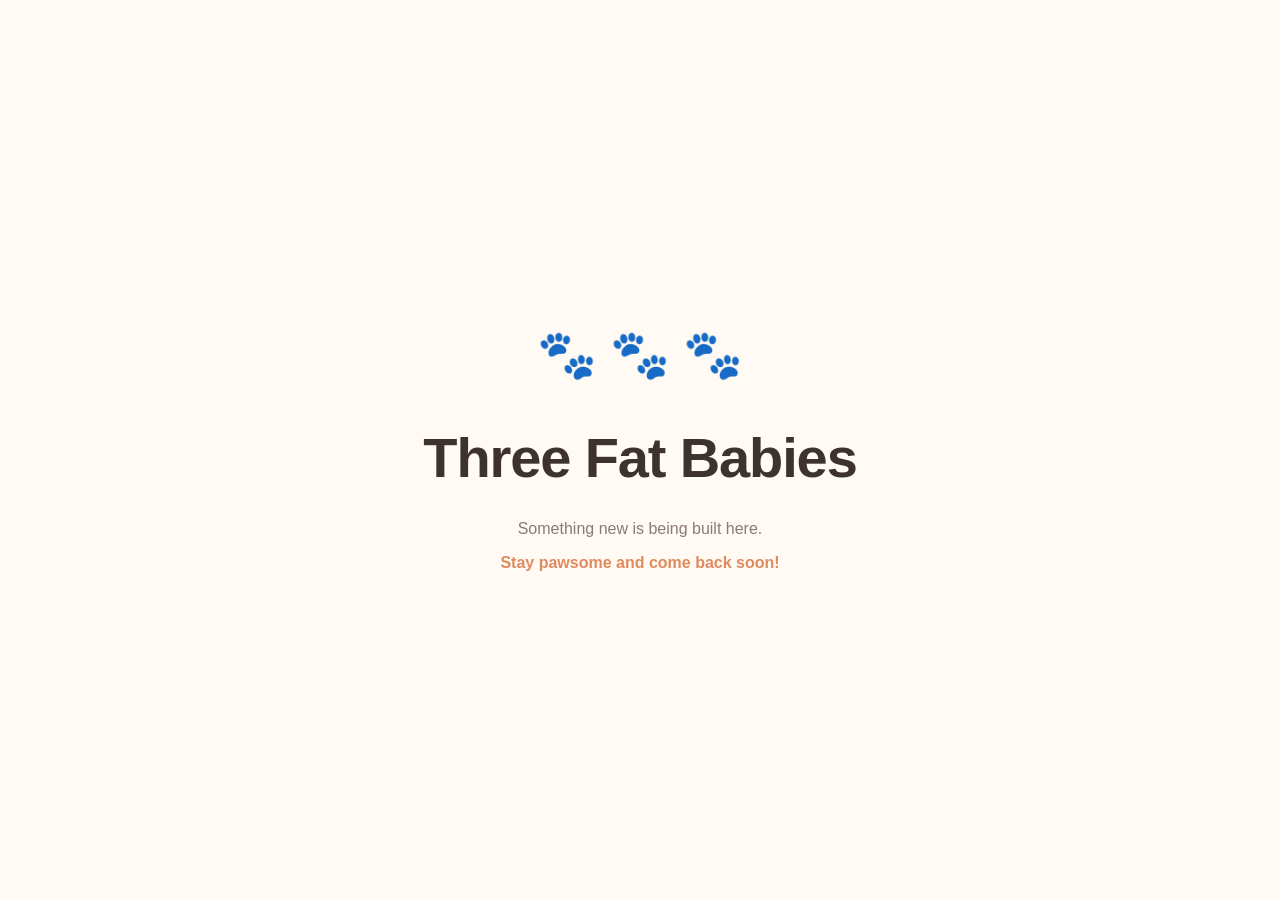
==== index.html @ 3569f864 "Initial commit: project scaffold for the new Three Fat Babies website Co-Authored-By: Claude Opus 5 " ====
<!DOCTYPE html>
<html lang="en">
<head>
<meta charset="utf-8">
<meta name="viewport" content="width=device-width, initial-scale=1">
<title>Three Fat Babies</title>
<style>
  :root { --bg:#fffaf3; --fg:#3d3230; --muted:#8a7a72; --accent:#e08a5f; }
  @media (prefers-color-scheme: dark) {
    :root { --bg:#1e1a19; --fg:#f2e9e2; --muted:#a2928a; --accent:#f0a077; }
  }
  * { box-sizing: border-box; }
  body {
    margin:0; min-height:100vh; display:grid; place-items:center;
    padding:16px; background:var(--bg); color:var(--fg);
    font-family:-apple-system,BlinkMacSystemFont,"Segoe UI",Helvetica,Arial,sans-serif;
    text-align:center; line-height:1.6;
  }
  h1 { font-size:clamp(2rem,7vw,3.5rem); margin:0 0 .25em; letter-spacing:-.02em; }
  .paws { font-size:clamp(2rem,9vw,3rem); margin-bottom:.4em; }
  p { color:var(--muted); max-width:34ch; margin:0 auto .5em; }
  .accent { color:var(--accent); font-weight:600; }
</style>
</head>
<body>
  <main>
    <div class="paws">🐾 🐾 🐾</div>
    <h1>Three Fat Babies</h1>
    <p>Something new is being built here.</p>
    <p class="accent">Stay pawsome and come back soon!</p>
  </main>
</body>
</html>
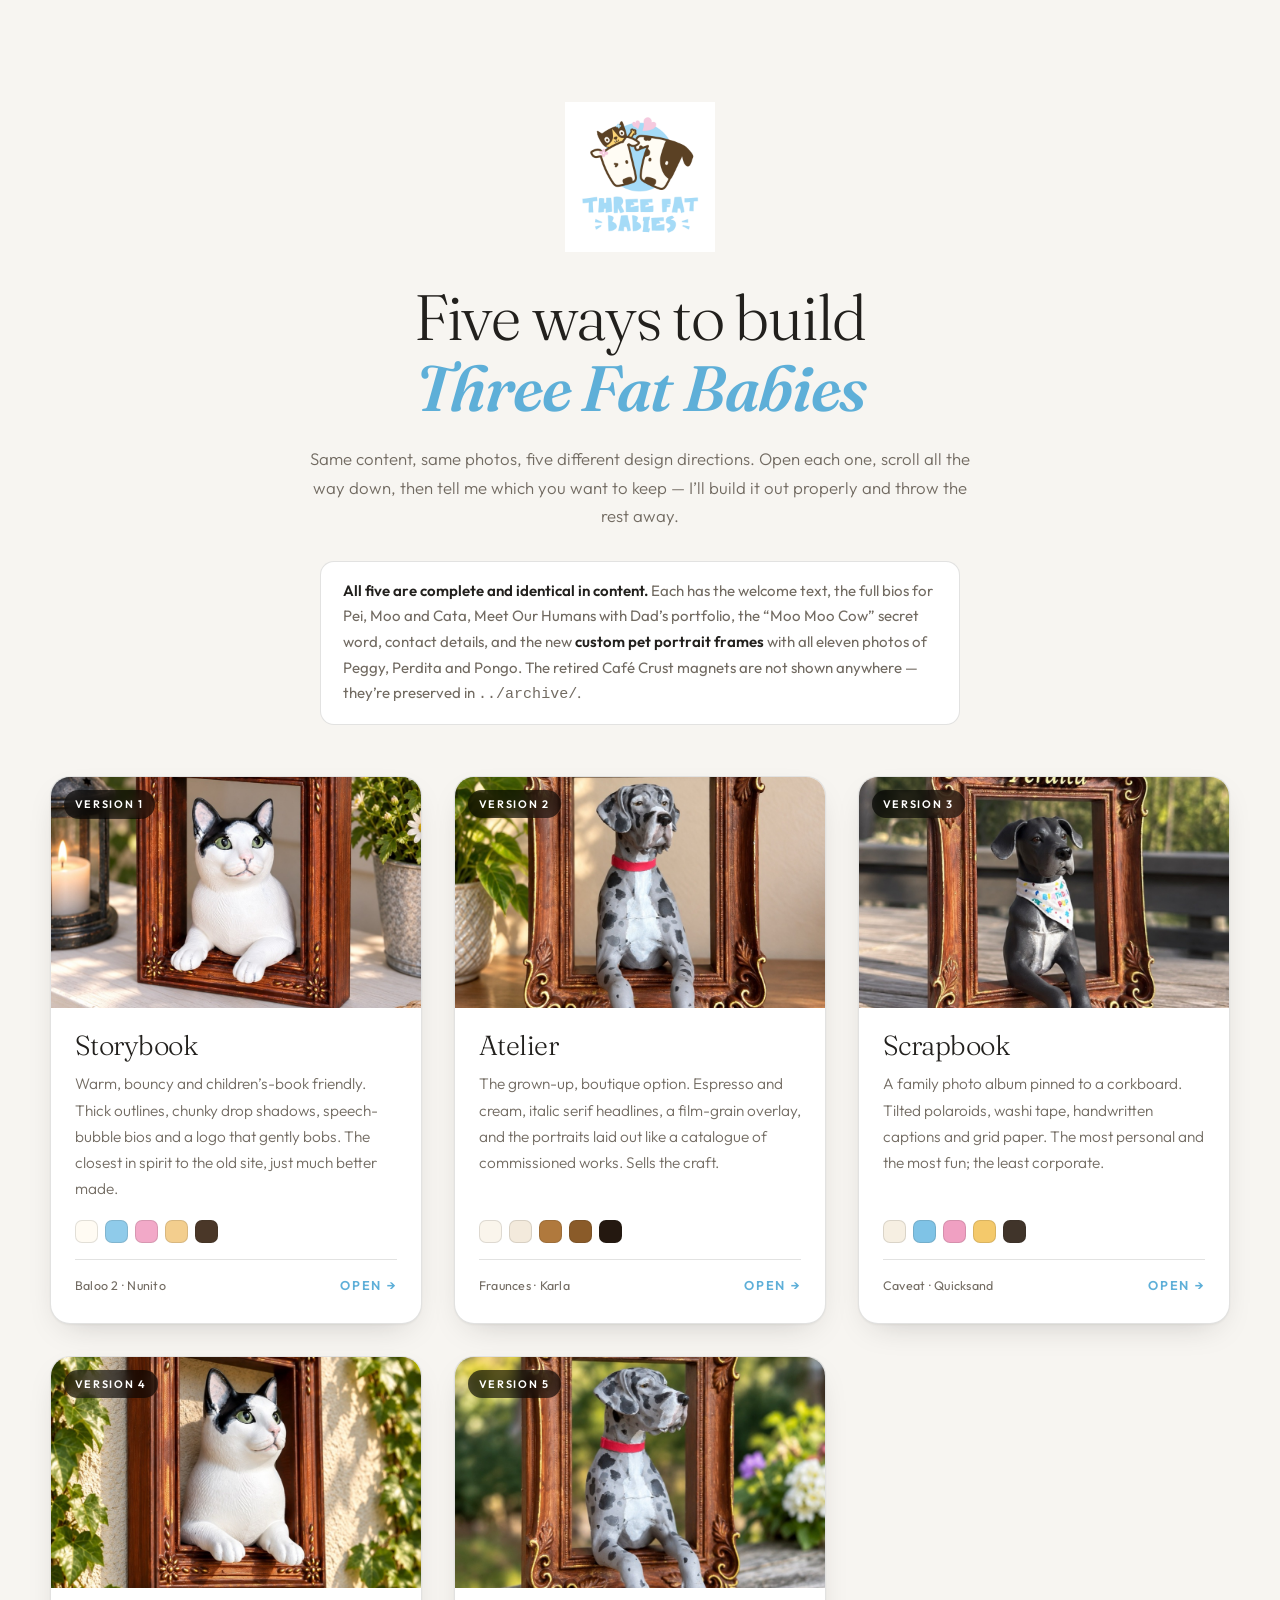
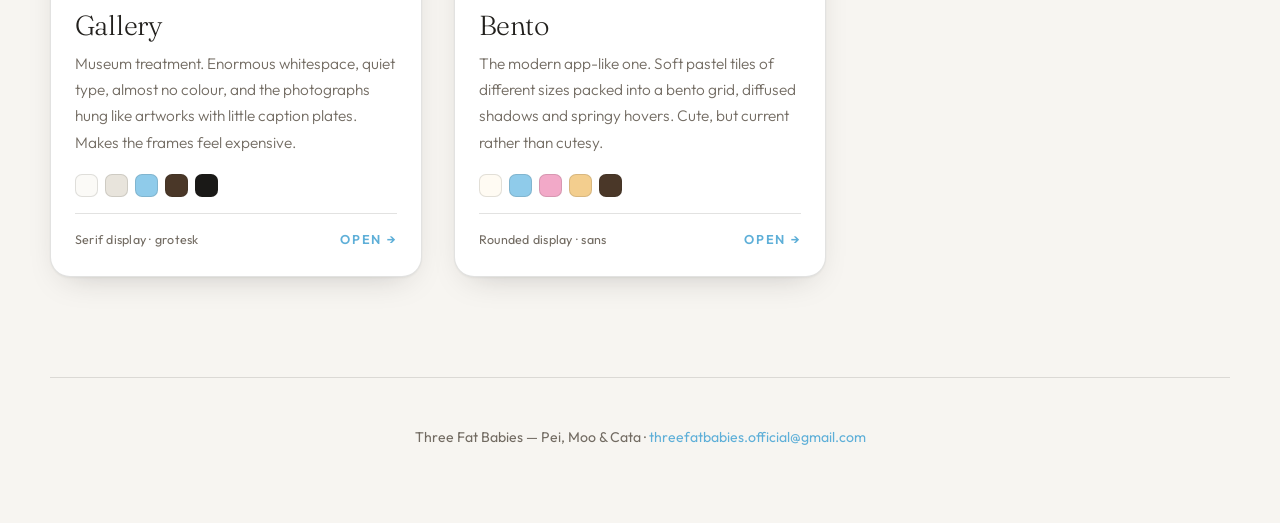
==== commit b58d1d7c: "Add five candidate designs built around the custom pet portrait frames Rebuilds the site from the ar" ====
--- a/index.html
+++ b/index.html
@@ -3,31 +3,175 @@
 <head>
 <meta charset="utf-8">
 <meta name="viewport" content="width=device-width, initial-scale=1">
-<title>Three Fat Babies</title>
+<title>Three Fat Babies — Pick a Design</title>
+<meta name="description" content="Five design directions for the new Three Fat Babies website. Open each one, then pick a favourite.">
+<link rel="icon" href="assets/logo.png">
+<link rel="preconnect" href="https://fonts.googleapis.com">
+<link rel="preconnect" href="https://fonts.gstatic.com" crossorigin>
+<link href="https://fonts.googleapis.com/css2?family=Fraunces:opsz,wght@9..144,300;9..144,600&family=Outfit:wght@300;400;500;600;700&display=swap" rel="stylesheet">
 <style>
-  :root { --bg:#fffaf3; --fg:#3d3230; --muted:#8a7a72; --accent:#e08a5f; }
-  @media (prefers-color-scheme: dark) {
-    :root { --bg:#1e1a19; --fg:#f2e9e2; --muted:#a2928a; --accent:#f0a077; }
+:root{
+  --bg:#F7F5F1; --card:#fff; --ink:#22201D; --muted:#726B62; --line:rgba(34,32,29,.13);
+  --accent:#5EAFD8;
+  --sh:0 1px 2px rgba(34,32,29,.05),0 12px 34px -16px rgba(34,32,29,.26);
+  --sh-lg:0 2px 4px rgba(34,32,29,.06),0 34px 70px -26px rgba(34,32,29,.4);
+  --ease:cubic-bezier(.32,.72,0,1);
+}
+:root:not([data-theme="light"]){
+  @media (prefers-color-scheme:dark){
+    --bg:#161513; --card:#201E1B; --ink:#F2EEE8; --muted:#A49B8F; --line:rgba(242,238,232,.14);
+    --sh:0 1px 2px rgba(0,0,0,.4),0 12px 34px -16px rgba(0,0,0,.7);
+    --sh-lg:0 2px 4px rgba(0,0,0,.4),0 34px 70px -26px rgba(0,0,0,.8);
   }
-  * { box-sizing: border-box; }
-  body {
-    margin:0; min-height:100vh; display:grid; place-items:center;
-    padding:16px; background:var(--bg); color:var(--fg);
-    font-family:-apple-system,BlinkMacSystemFont,"Segoe UI",Helvetica,Arial,sans-serif;
-    text-align:center; line-height:1.6;
-  }
-  h1 { font-size:clamp(2rem,7vw,3.5rem); margin:0 0 .25em; letter-spacing:-.02em; }
-  .paws { font-size:clamp(2rem,9vw,3rem); margin-bottom:.4em; }
-  p { color:var(--muted); max-width:34ch; margin:0 auto .5em; }
-  .accent { color:var(--accent); font-weight:600; }
+}
+:root[data-theme="dark"]{
+  --bg:#161513; --card:#201E1B; --ink:#F2EEE8; --muted:#A49B8F; --line:rgba(242,238,232,.14);
+}
+*{box-sizing:border-box}
+body{
+  margin:0;background:var(--bg);color:var(--ink);
+  font-family:'Outfit',ui-sans-serif,system-ui,sans-serif;font-size:17px;line-height:1.7;
+  -webkit-font-smoothing:antialiased;
+}
+img{max-width:100%;display:block}
+a{color:inherit}
+.wrap{width:min(1180px,100% - 32px);margin-inline:auto}
+h1,h2,h3{font-family:'Fraunces',Georgia,serif;font-weight:300;line-height:1.1;margin:0;letter-spacing:-.02em}
+
+header{padding:clamp(48px,8vw,104px) 0 clamp(30px,4vw,54px);text-align:center}
+header img.logo{width:clamp(96px,17vw,150px);margin:0 auto clamp(20px,3vw,30px)}
+h1{font-size:clamp(2.1rem,6.2vw,4rem)}
+h1 em{font-style:italic;font-weight:600;color:var(--accent)}
+header p{max-width:60ch;margin:22px auto 0;color:var(--muted);font-size:1.05rem;font-weight:300}
+.note{
+  margin:30px auto 0;max-width:64ch;border:1px solid var(--line);border-radius:14px;
+  padding:16px 22px;font-size:.94rem;color:var(--muted);background:var(--card);text-align:left;
+}
+.note b{color:var(--ink);font-weight:600}
+
+.grid{display:grid;grid-template-columns:repeat(auto-fit,minmax(310px,1fr));gap:clamp(20px,2.6vw,32px);padding-bottom:clamp(50px,8vw,100px)}
+.card{
+  background:var(--card);border:1px solid var(--line);border-radius:20px;overflow:hidden;
+  box-shadow:var(--sh);display:flex;flex-direction:column;text-decoration:none;
+  transition:transform .55s var(--ease),box-shadow .55s var(--ease);
+}
+.card:hover,.card:focus-visible{transform:translateY(-7px);box-shadow:var(--sh-lg)}
+.card:focus-visible{outline:2px solid var(--accent);outline-offset:3px}
+.thumb{position:relative;aspect-ratio:16/10;overflow:hidden;background:#ddd}
+.thumb img{width:100%;height:100%;object-fit:cover;transition:transform 1s var(--ease)}
+.card:hover .thumb img{transform:scale(1.045)}
+.tag{
+  position:absolute;top:13px;left:13px;background:rgba(0,0,0,.62);backdrop-filter:blur(6px);
+  color:#fff;font-size:.68rem;letter-spacing:.16em;text-transform:uppercase;font-weight:600;
+  padding:5px 11px;border-radius:99px;
+}
+.body{padding:22px 24px 26px;display:flex;flex-direction:column;flex:1}
+.body h2{font-size:1.72rem}
+.body h2 em{font-style:italic;font-weight:600}
+.body .desc{margin:11px 0 0;color:var(--muted);font-size:.96rem;font-weight:300;flex:1}
+.swatches{display:flex;gap:7px;margin-top:18px}
+.sw{width:23px;height:23px;border-radius:7px;border:1px solid var(--line)}
+.meta{margin-top:16px;padding-top:15px;border-top:1px solid var(--line);
+  display:flex;justify-content:space-between;align-items:center;gap:12px}
+.type{font-size:.78rem;color:var(--muted);letter-spacing:.02em}
+.open{font-size:.8rem;letter-spacing:.14em;text-transform:uppercase;font-weight:600;color:var(--accent);white-space:nowrap}
+.card:hover .open::after{margin-left:8px}
+.open::after{content:"→";margin-left:5px;display:inline-block;transition:margin .5s var(--ease)}
+
+footer{border-top:1px solid var(--line);padding:34px 0 60px;text-align:center;color:var(--muted);font-size:.88rem}
+footer a{color:var(--accent);text-decoration:none}
+footer a:hover{text-decoration:underline}
+
+@media(prefers-reduced-motion:reduce){*{transition:none!important;animation:none!important}}
 </style>
 </head>
 <body>
-  <main>
-    <div class="paws">🐾 🐾 🐾</div>
-    <h1>Three Fat Babies</h1>
-    <p>Something new is being built here.</p>
-    <p class="accent">Stay pawsome and come back soon!</p>
-  </main>
+
+<header class="wrap">
+  <img class="logo" src="assets/logo.png" alt="Three Fat Babies logo">
+  <h1>Five ways to build<br><em>Three Fat Babies</em></h1>
+  <p>Same content, same photos, five different design directions. Open each one, scroll all the way
+  down, then tell me which you want to keep — I’ll build it out properly and throw the rest away.</p>
+  <div class="note">
+    <b>All five are complete and identical in content.</b> Each has the welcome text, the full bios for
+    Pei, Moo and Cata, Meet Our Humans with Dad’s portfolio, the “Moo Moo Cow” secret word, contact
+    details, and the new <b>custom pet portrait frames</b> with all eleven photos of Peggy, Perdita and
+    Pongo. The retired Café Crust magnets are not shown anywhere — they’re preserved in
+    <code>../archive/</code>.
+  </div>
+</header>
+
+<main class="wrap">
+  <div class="grid">
+
+    <a class="card" href="versions/v1-storybook/index.html">
+      <div class="thumb"><span class="tag">Version 1</span>
+        <img src="assets/peggy-porch.jpg" alt="Peggy's portrait frame on a sunny porch bench beside a lantern and daisies"></div>
+      <div class="body">
+        <h2>Storybook</h2>
+        <p class="desc">Warm, bouncy and children’s-book friendly. Thick outlines, chunky drop shadows,
+        speech-bubble bios and a logo that gently bobs. The closest in spirit to the old site, just
+        much better made.</p>
+        <div class="swatches"><span class="sw" style="background:#FFFBF3"></span><span class="sw" style="background:#8FCBEA"></span><span class="sw" style="background:#F2A9C8"></span><span class="sw" style="background:#F3CE8E"></span><span class="sw" style="background:#4A3728"></span></div>
+        <div class="meta"><span class="type">Baloo 2 · Nunito</span><span class="open">Open</span></div>
+      </div>
+    </a>
+
+    <a class="card" href="versions/v2-atelier/index.html">
+      <div class="thumb"><span class="tag">Version 2</span>
+        <img src="assets/pongo-table.jpg" alt="Pongo's portrait frame indoors on a wooden surface beside a houseplant"></div>
+      <div class="body">
+        <h2>Atelier</h2>
+        <p class="desc">The grown-up, boutique option. Espresso and cream, italic serif headlines, a film-grain
+        overlay, and the portraits laid out like a catalogue of commissioned works. Sells the craft.</p>
+        <div class="swatches"><span class="sw" style="background:#FAF5EC"></span><span class="sw" style="background:#F3EADC"></span><span class="sw" style="background:#B0793D"></span><span class="sw" style="background:#8A5B29"></span><span class="sw" style="background:#241810"></span></div>
+        <div class="meta"><span class="type">Fraunces · Karla</span><span class="open">Open</span></div>
+      </div>
+    </a>
+
+    <a class="card" href="versions/v3-scrapbook/index.html">
+      <div class="thumb"><span class="tag">Version 3</span>
+        <img src="assets/perdita-deck.jpg" alt="Perdita's portrait frame standing on a deck with woods behind it"></div>
+      <div class="body">
+        <h2>Scrapbook</h2>
+        <p class="desc">A family photo album pinned to a corkboard. Tilted polaroids, washi tape, handwritten
+        captions and grid paper. The most personal and the most fun; the least corporate.</p>
+        <div class="swatches"><span class="sw" style="background:#F6EFE2"></span><span class="sw" style="background:#7FC3E6"></span><span class="sw" style="background:#F0A0C2"></span><span class="sw" style="background:#F4C96B"></span><span class="sw" style="background:#40342A"></span></div>
+        <div class="meta"><span class="type">Caveat · Quicksand</span><span class="open">Open</span></div>
+      </div>
+    </a>
+
+    <a class="card" href="versions/v4-gallery/index.html">
+      <div class="thumb"><span class="tag">Version 4</span>
+        <img src="assets/peggy-wall.jpg" alt="Peggy's portrait frame mounted on a cream wall surrounded by ivy"></div>
+      <div class="body">
+        <h2>Gallery</h2>
+        <p class="desc">Museum treatment. Enormous whitespace, quiet type, almost no colour, and the
+        photographs hung like artworks with little caption plates. Makes the frames feel expensive.</p>
+        <div class="swatches"><span class="sw" style="background:#FBFAF7"></span><span class="sw" style="background:#E8E4DC"></span><span class="sw" style="background:#8FCBEA"></span><span class="sw" style="background:#4A3728"></span><span class="sw" style="background:#1A1917"></span></div>
+        <div class="meta"><span class="type">Serif display · grotesk</span><span class="open">Open</span></div>
+      </div>
+    </a>
+
+    <a class="card" href="versions/v5-bento/index.html">
+      <div class="thumb"><span class="tag">Version 5</span>
+        <img src="assets/pongo-railing.jpg" alt="Pongo's portrait frame on a deck railing with hydrangeas blooming behind"></div>
+      <div class="body">
+        <h2>Bento</h2>
+        <p class="desc">The modern app-like one. Soft pastel tiles of different sizes packed into a bento
+        grid, diffused shadows and springy hovers. Cute, but current rather than cutesy.</p>
+        <div class="swatches"><span class="sw" style="background:#FFFBF3"></span><span class="sw" style="background:#8FCBEA"></span><span class="sw" style="background:#F2A9C8"></span><span class="sw" style="background:#F3CE8E"></span><span class="sw" style="background:#4A3728"></span></div>
+        <div class="meta"><span class="type">Rounded display · sans</span><span class="open">Open</span></div>
+      </div>
+    </a>
+
+  </div>
+</main>
+
+<footer class="wrap">
+  <p>Three Fat Babies — Pei, Moo &amp; Cata ·
+  <a href="mailto:threefatbabies.official@gmail.com">threefatbabies.official@gmail.com</a></p>
+</footer>
+
 </body>
 </html>
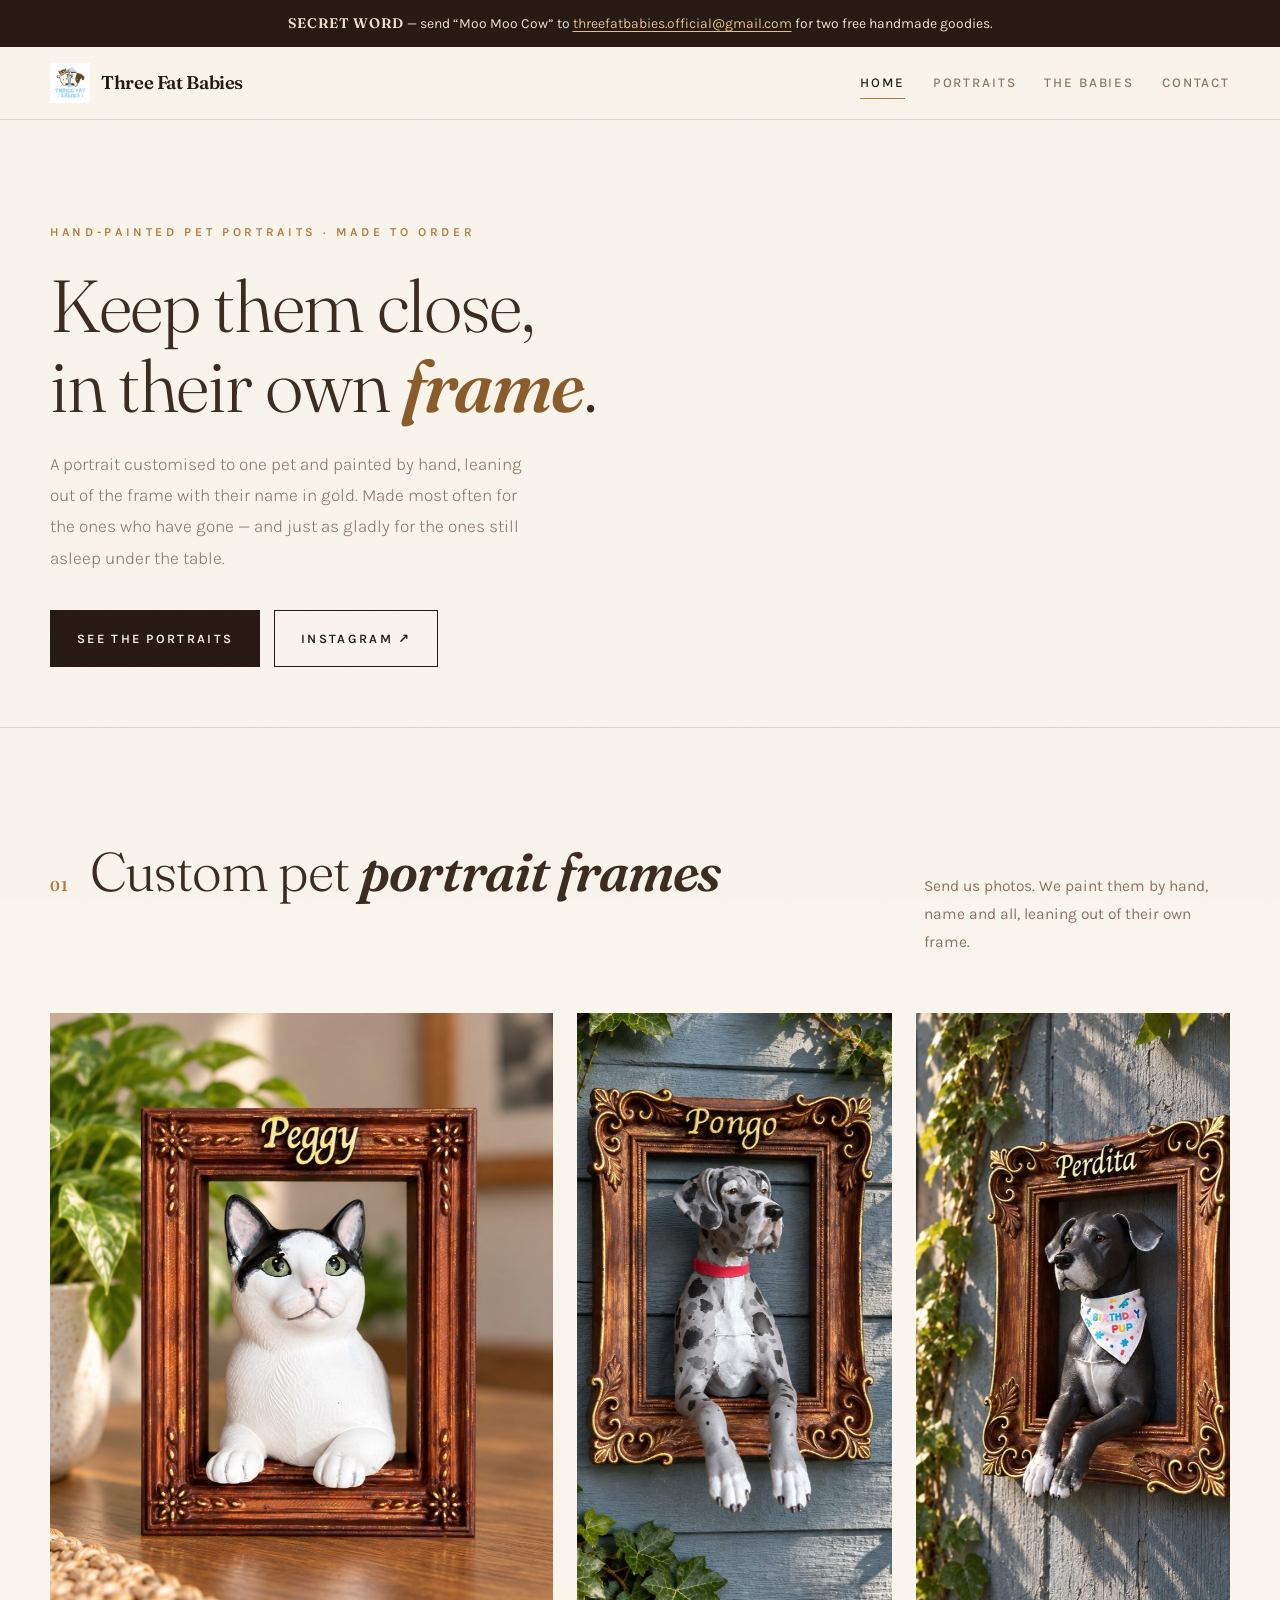
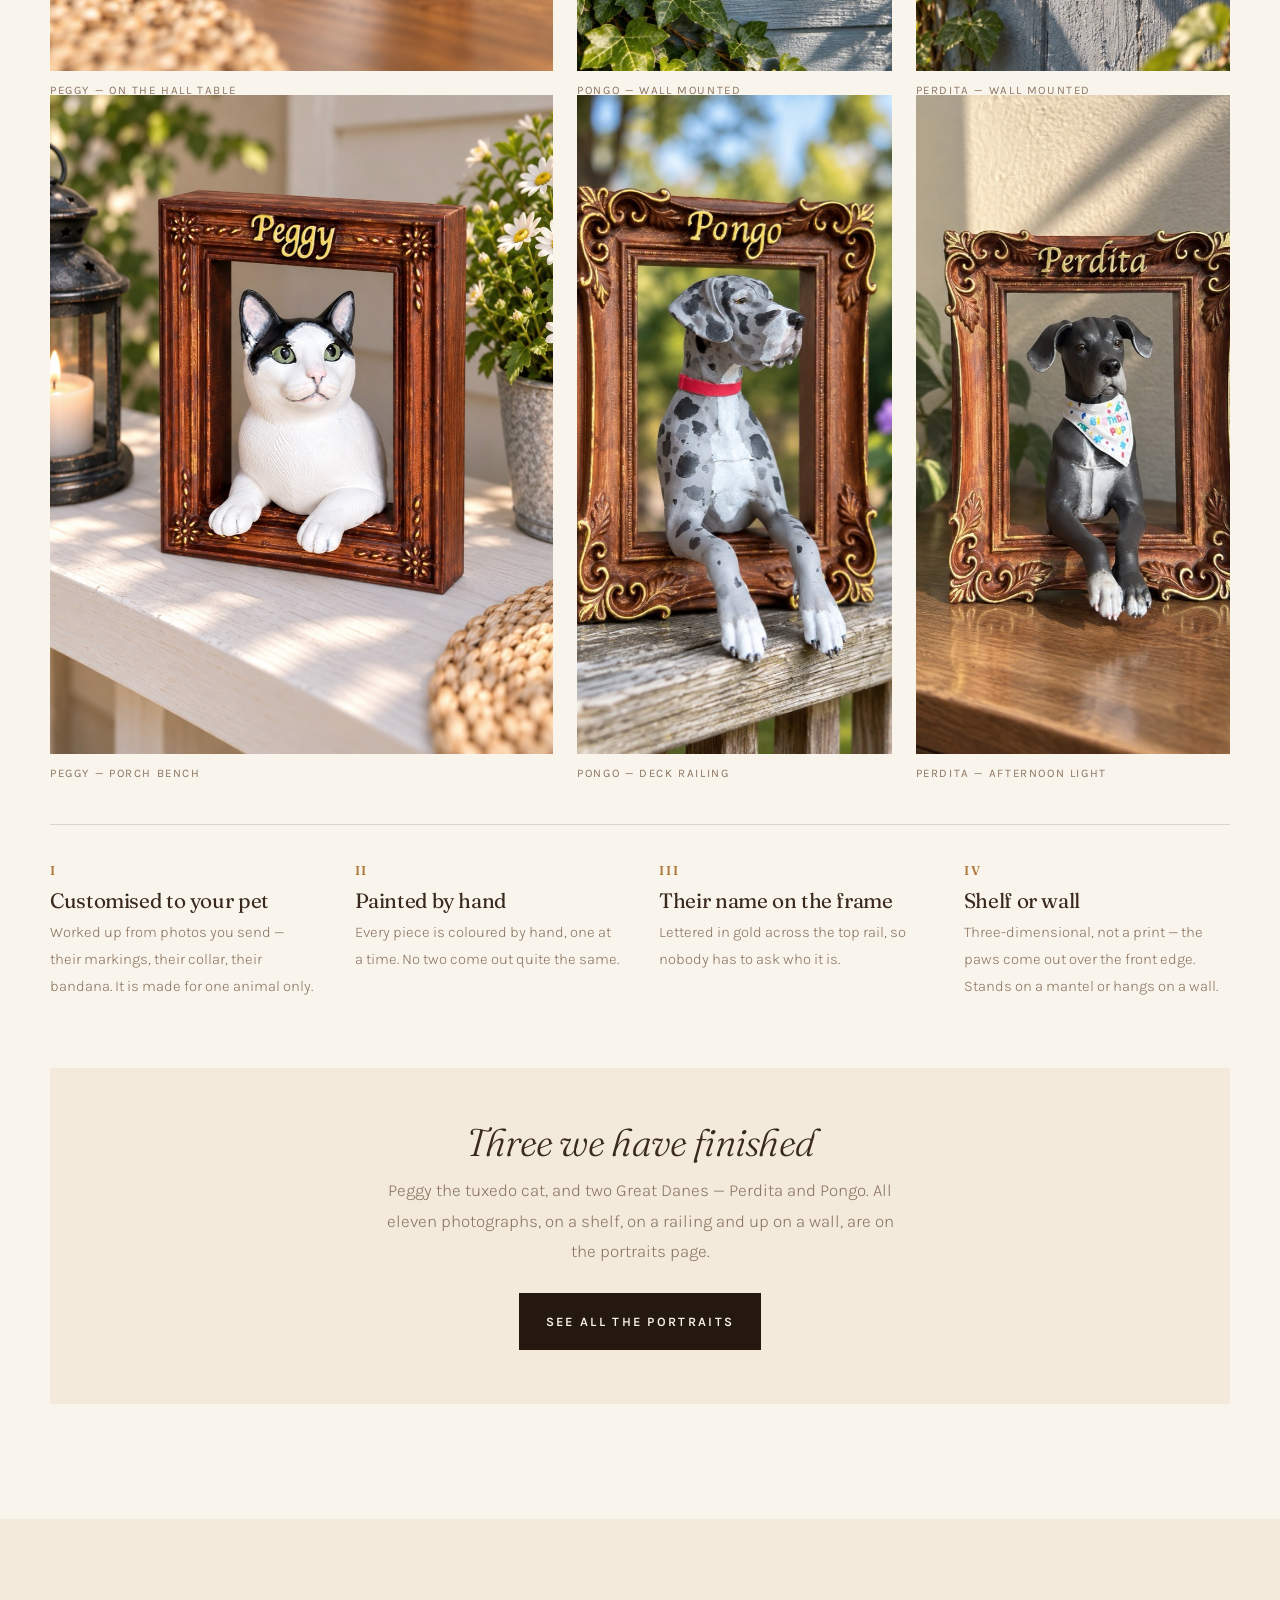
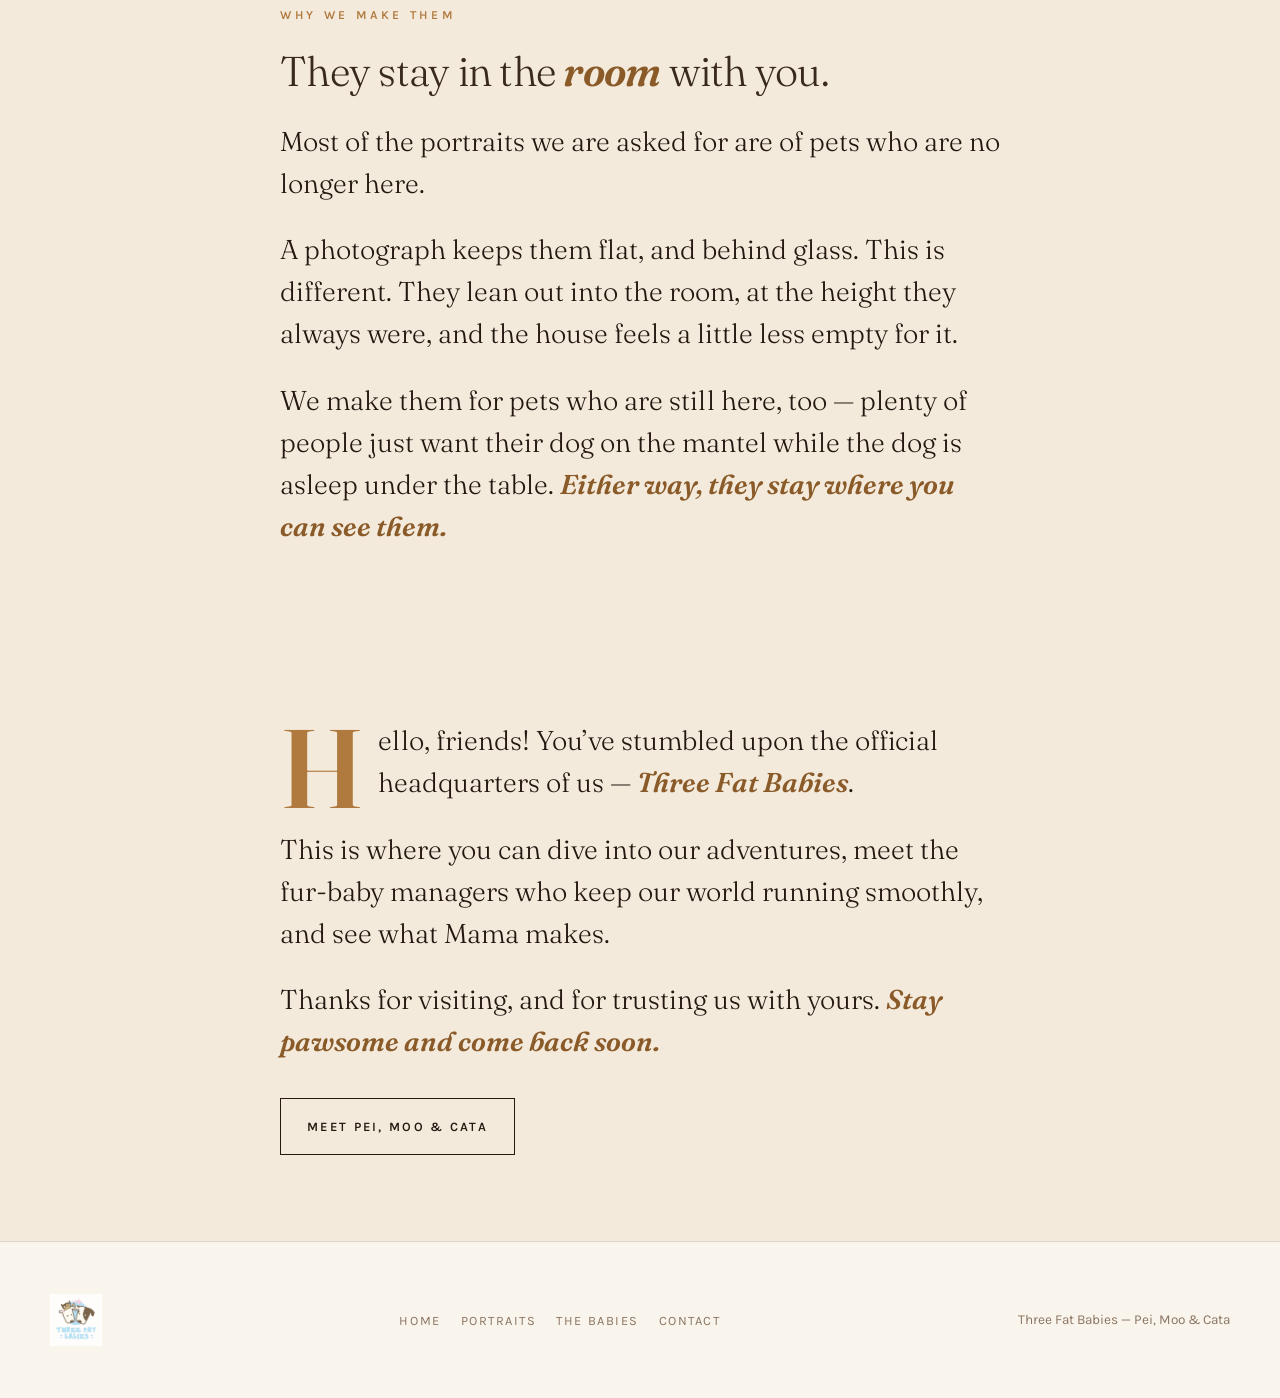
==== commit aceafed8: "Ship the Atelier design as a four-page memorial-first site Keeps version 2 and drops the other four." ====
--- a/index.html
+++ b/index.html
@@ -3,175 +3,127 @@
 <head>
 <meta charset="utf-8">
 <meta name="viewport" content="width=device-width, initial-scale=1">
-<title>Three Fat Babies — Pick a Design</title>
-<meta name="description" content="Five design directions for the new Three Fat Babies website. Open each one, then pick a favourite.">
+<title>Three Fat Babies — Custom Pet Portrait Frames</title>
+<meta name="description" content="Hand-painted pet portraits that lean out of their own frame. Made in memory, and for the pets still curled up beside you.">
 <link rel="icon" href="assets/logo.png">
 <link rel="preconnect" href="https://fonts.googleapis.com">
 <link rel="preconnect" href="https://fonts.gstatic.com" crossorigin>
-<link href="https://fonts.googleapis.com/css2?family=Fraunces:opsz,wght@9..144,300;9..144,600&family=Outfit:wght@300;400;500;600;700&display=swap" rel="stylesheet">
-<style>
-:root{
-  --bg:#F7F5F1; --card:#fff; --ink:#22201D; --muted:#726B62; --line:rgba(34,32,29,.13);
-  --accent:#5EAFD8;
-  --sh:0 1px 2px rgba(34,32,29,.05),0 12px 34px -16px rgba(34,32,29,.26);
-  --sh-lg:0 2px 4px rgba(34,32,29,.06),0 34px 70px -26px rgba(34,32,29,.4);
-  --ease:cubic-bezier(.32,.72,0,1);
-}
-:root:not([data-theme="light"]){
-  @media (prefers-color-scheme:dark){
-    --bg:#161513; --card:#201E1B; --ink:#F2EEE8; --muted:#A49B8F; --line:rgba(242,238,232,.14);
-    --sh:0 1px 2px rgba(0,0,0,.4),0 12px 34px -16px rgba(0,0,0,.7);
-    --sh-lg:0 2px 4px rgba(0,0,0,.4),0 34px 70px -26px rgba(0,0,0,.8);
-  }
-}
-:root[data-theme="dark"]{
-  --bg:#161513; --card:#201E1B; --ink:#F2EEE8; --muted:#A49B8F; --line:rgba(242,238,232,.14);
-}
-*{box-sizing:border-box}
-body{
-  margin:0;background:var(--bg);color:var(--ink);
-  font-family:'Outfit',ui-sans-serif,system-ui,sans-serif;font-size:17px;line-height:1.7;
-  -webkit-font-smoothing:antialiased;
-}
-img{max-width:100%;display:block}
-a{color:inherit}
-.wrap{width:min(1180px,100% - 32px);margin-inline:auto}
-h1,h2,h3{font-family:'Fraunces',Georgia,serif;font-weight:300;line-height:1.1;margin:0;letter-spacing:-.02em}
-
-header{padding:clamp(48px,8vw,104px) 0 clamp(30px,4vw,54px);text-align:center}
-header img.logo{width:clamp(96px,17vw,150px);margin:0 auto clamp(20px,3vw,30px)}
-h1{font-size:clamp(2.1rem,6.2vw,4rem)}
-h1 em{font-style:italic;font-weight:600;color:var(--accent)}
-header p{max-width:60ch;margin:22px auto 0;color:var(--muted);font-size:1.05rem;font-weight:300}
-.note{
-  margin:30px auto 0;max-width:64ch;border:1px solid var(--line);border-radius:14px;
-  padding:16px 22px;font-size:.94rem;color:var(--muted);background:var(--card);text-align:left;
-}
-.note b{color:var(--ink);font-weight:600}
-
-.grid{display:grid;grid-template-columns:repeat(auto-fit,minmax(310px,1fr));gap:clamp(20px,2.6vw,32px);padding-bottom:clamp(50px,8vw,100px)}
-.card{
-  background:var(--card);border:1px solid var(--line);border-radius:20px;overflow:hidden;
-  box-shadow:var(--sh);display:flex;flex-direction:column;text-decoration:none;
-  transition:transform .55s var(--ease),box-shadow .55s var(--ease);
-}
-.card:hover,.card:focus-visible{transform:translateY(-7px);box-shadow:var(--sh-lg)}
-.card:focus-visible{outline:2px solid var(--accent);outline-offset:3px}
-.thumb{position:relative;aspect-ratio:16/10;overflow:hidden;background:#ddd}
-.thumb img{width:100%;height:100%;object-fit:cover;transition:transform 1s var(--ease)}
-.card:hover .thumb img{transform:scale(1.045)}
-.tag{
-  position:absolute;top:13px;left:13px;background:rgba(0,0,0,.62);backdrop-filter:blur(6px);
-  color:#fff;font-size:.68rem;letter-spacing:.16em;text-transform:uppercase;font-weight:600;
-  padding:5px 11px;border-radius:99px;
-}
-.body{padding:22px 24px 26px;display:flex;flex-direction:column;flex:1}
-.body h2{font-size:1.72rem}
-.body h2 em{font-style:italic;font-weight:600}
-.body .desc{margin:11px 0 0;color:var(--muted);font-size:.96rem;font-weight:300;flex:1}
-.swatches{display:flex;gap:7px;margin-top:18px}
-.sw{width:23px;height:23px;border-radius:7px;border:1px solid var(--line)}
-.meta{margin-top:16px;padding-top:15px;border-top:1px solid var(--line);
-  display:flex;justify-content:space-between;align-items:center;gap:12px}
-.type{font-size:.78rem;color:var(--muted);letter-spacing:.02em}
-.open{font-size:.8rem;letter-spacing:.14em;text-transform:uppercase;font-weight:600;color:var(--accent);white-space:nowrap}
-.card:hover .open::after{margin-left:8px}
-.open::after{content:"→";margin-left:5px;display:inline-block;transition:margin .5s var(--ease)}
-
-footer{border-top:1px solid var(--line);padding:34px 0 60px;text-align:center;color:var(--muted);font-size:.88rem}
-footer a{color:var(--accent);text-decoration:none}
-footer a:hover{text-decoration:underline}
-
-@media(prefers-reduced-motion:reduce){*{transition:none!important;animation:none!important}}
-</style>
+<link href="https://fonts.googleapis.com/css2?family=Fraunces:ital,opsz,wght@0,9..144,300;0,9..144,400;0,9..144,600;1,9..144,400&family=Karla:wght@300;400;500;600&display=swap" rel="stylesheet">
+<link rel="stylesheet" href="assets/site.css">
 </head>
 <body>
+<a class="skip" href="#main">Skip to content</a>
 
-<header class="wrap">
-  <img class="logo" src="assets/logo.png" alt="Three Fat Babies logo">
-  <h1>Five ways to build<br><em>Three Fat Babies</em></h1>
-  <p>Same content, same photos, five different design directions. Open each one, scroll all the way
-  down, then tell me which you want to keep — I’ll build it out properly and throw the rest away.</p>
-  <div class="note">
-    <b>All five are complete and identical in content.</b> Each has the welcome text, the full bios for
-    Pei, Moo and Cata, Meet Our Humans with Dad’s portfolio, the “Moo Moo Cow” secret word, contact
-    details, and the new <b>custom pet portrait frames</b> with all eleven photos of Peggy, Perdita and
-    Pongo. The retired Café Crust magnets are not shown anywhere — they’re preserved in
-    <code>../archive/</code>.
+<div class="ribbon">
+  <b>SECRET WORD</b> — send &ldquo;Moo Moo Cow&rdquo; to
+  <a href="mailto:threefatbabies.official@gmail.com?subject=Moo%20Moo%20Cow">threefatbabies.official@gmail.com</a> for two free handmade goodies.
+</div>
+
+<header class="top">
+  <div class="wrap top-in">
+    <a class="brand" href="index.html"><img src="assets/logo.png" alt=""><span>Three Fat Babies</span></a>
+    <nav class="links" id="links"><a href="index.html" aria-current="page">Home</a><a href="portraits/index.html">Portraits</a><a href="babies/index.html">The Babies</a><a href="contact/index.html">Contact</a></nav>
+    <button class="burger" id="burger" aria-label="Menu" aria-expanded="false" aria-controls="links">Menu</button>
   </div>
 </header>
 
-<main class="wrap">
-  <div class="grid">
+<main id="main">
+<section class="phero wrap">
+  <div class="kicker">Hand-painted pet portraits &middot; Made to order</div>
+  <h1>Keep them close,<br>in their own <em>frame</em>.</h1>
+  <p class="lede">A portrait customised to one pet and painted by hand, leaning out of the frame
+  with their name in gold. Made most often for the ones who have gone &mdash; and just as gladly
+  for the ones still asleep under the table.</p>
+  <div class="btn-row">
+    <a class="btn solid" href="portraits/index.html">See the portraits</a>
+    <a class="btn" href="https://www.instagram.com/three_fat_babies?igsh=MTF0MXd1N2U2MjNmYw%3D%3D&utm_source=qr" target="_blank" rel="noopener">Instagram &#8599;</a>
+  </div>
+</section>
 
-    <a class="card" href="versions/v1-storybook/index.html">
-      <div class="thumb"><span class="tag">Version 1</span>
-        <img src="assets/peggy-porch.jpg" alt="Peggy's portrait frame on a sunny porch bench beside a lantern and daisies"></div>
-      <div class="body">
-        <h2>Storybook</h2>
-        <p class="desc">Warm, bouncy and children’s-book friendly. Thick outlines, chunky drop shadows,
-        speech-bubble bios and a logo that gently bobs. The closest in spirit to the old site, just
-        much better made.</p>
-        <div class="swatches"><span class="sw" style="background:#FFFBF3"></span><span class="sw" style="background:#8FCBEA"></span><span class="sw" style="background:#F2A9C8"></span><span class="sw" style="background:#F3CE8E"></span><span class="sw" style="background:#4A3728"></span></div>
-        <div class="meta"><span class="type">Baloo 2 · Nunito</span><span class="open">Open</span></div>
-      </div>
-    </a>
+<hr class="rule">
 
-    <a class="card" href="versions/v2-atelier/index.html">
-      <div class="thumb"><span class="tag">Version 2</span>
-        <img src="assets/pongo-table.jpg" alt="Pongo's portrait frame indoors on a wooden surface beside a houseplant"></div>
-      <div class="body">
-        <h2>Atelier</h2>
-        <p class="desc">The grown-up, boutique option. Espresso and cream, italic serif headlines, a film-grain
-        overlay, and the portraits laid out like a catalogue of commissioned works. Sells the craft.</p>
-        <div class="swatches"><span class="sw" style="background:#FAF5EC"></span><span class="sw" style="background:#F3EADC"></span><span class="sw" style="background:#B0793D"></span><span class="sw" style="background:#8A5B29"></span><span class="sw" style="background:#241810"></span></div>
-        <div class="meta"><span class="type">Fraunces · Karla</span><span class="open">Open</span></div>
-      </div>
-    </a>
+<section class="wrap" id="frames">
+  <div class="sec-head rv">
+    <span class="sec-num">01</span>
+    <h2>Custom pet <em>portrait frames</em></h2>
+    <p>Send us photos. We paint them by hand, name and all, leaning out of their own frame.</p>
+  </div>
 
-    <a class="card" href="versions/v3-scrapbook/index.html">
-      <div class="thumb"><span class="tag">Version 3</span>
-        <img src="assets/perdita-deck.jpg" alt="Perdita's portrait frame standing on a deck with woods behind it"></div>
-      <div class="body">
-        <h2>Scrapbook</h2>
-        <p class="desc">A family photo album pinned to a corkboard. Tilted polaroids, washi tape, handwritten
-        captions and grid paper. The most personal and the most fun; the least corporate.</p>
-        <div class="swatches"><span class="sw" style="background:#F6EFE2"></span><span class="sw" style="background:#7FC3E6"></span><span class="sw" style="background:#F0A0C2"></span><span class="sw" style="background:#F4C96B"></span><span class="sw" style="background:#40342A"></span></div>
-        <div class="meta"><span class="type">Caveat · Quicksand</span><span class="open">Open</span></div>
-      </div>
-    </a>
+  <div class="work-grid w3 rv">
+    <figure class=""><a href="assets/peggy-table.jpg" target="_blank" rel="noopener"><img src="assets/peggy-table.jpg" alt="Peggy's portrait frame on a wooden table: a black-and-white cat leaning out of an ornate frame with her name in gold"></a><figcaption class="plate">Peggy — on the hall table</figcaption></figure>
+    <figure class=""><a href="assets/pongo-wall.jpg" target="_blank" rel="noopener"><img src="assets/pongo-wall.jpg" alt="Pongo's portrait frame mounted on blue-grey siding with ivy: a grey and black spotted Great Dane with a red collar"></a><figcaption class="plate">Pongo — wall mounted</figcaption></figure>
+    <figure class=""><a href="assets/perdita-wall.jpg" target="_blank" rel="noopener"><img src="assets/perdita-wall.jpg" alt="Perdita's portrait frame mounted on grey boards under a lantern: a black Great Dane in a Birthday Pup bandana"></a><figcaption class="plate">Perdita — wall mounted</figcaption></figure>
+  </div>
+  <div class="work-grid w3 rv" style="margin-top:clamp(14px,2.2vw,24px)">
+    <figure class=""><a href="assets/peggy-porch.jpg" target="_blank" rel="noopener"><img src="assets/peggy-porch.jpg" alt="Peggy's frame on a porch bench beside a lantern and daisies" loading="lazy"></a><figcaption class="plate">Peggy — porch bench</figcaption></figure>
+    <figure class=""><a href="assets/pongo-railing.jpg" target="_blank" rel="noopener"><img src="assets/pongo-railing.jpg" alt="Pongo's frame on a deck railing with hydrangeas blooming behind" loading="lazy"></a><figcaption class="plate">Pongo — deck railing</figcaption></figure>
+    <figure class=""><a href="assets/perdita-table.jpg" target="_blank" rel="noopener"><img src="assets/perdita-table.jpg" alt="Perdita's frame indoors on a wooden table in afternoon sunlight beside a houseplant" loading="lazy"></a><figcaption class="plate">Perdita — afternoon light</figcaption></figure>
+  </div>
 
-    <a class="card" href="versions/v4-gallery/index.html">
-      <div class="thumb"><span class="tag">Version 4</span>
-        <img src="assets/peggy-wall.jpg" alt="Peggy's portrait frame mounted on a cream wall surrounded by ivy"></div>
-      <div class="body">
-        <h2>Gallery</h2>
-        <p class="desc">Museum treatment. Enormous whitespace, quiet type, almost no colour, and the
-        photographs hung like artworks with little caption plates. Makes the frames feel expensive.</p>
-        <div class="swatches"><span class="sw" style="background:#FBFAF7"></span><span class="sw" style="background:#E8E4DC"></span><span class="sw" style="background:#8FCBEA"></span><span class="sw" style="background:#4A3728"></span><span class="sw" style="background:#1A1917"></span></div>
-        <div class="meta"><span class="type">Serif display · grotesk</span><span class="open">Open</span></div>
-      </div>
-    </a>
+  <div class="specs">
+    <div class="spec rv"><div class="n">I</div><h4>Customised to your pet</h4><p>Worked up from photos you send — their markings, their collar, their bandana. It is made for one animal only.</p></div>
+    <div class="spec rv"><div class="n">II</div><h4>Painted by hand</h4><p>Every piece is coloured by hand, one at a time. No two come out quite the same.</p></div>
+    <div class="spec rv"><div class="n">III</div><h4>Their name on the frame</h4><p>Lettered in gold across the top rail, so nobody has to ask who it is.</p></div>
+    <div class="spec rv"><div class="n">IV</div><h4>Shelf or wall</h4><p>Three-dimensional, not a print — the paws come out over the front edge. Stands on a mantel or hangs on a wall.</p></div>
+  </div>
 
-    <a class="card" href="versions/v5-bento/index.html">
-      <div class="thumb"><span class="tag">Version 5</span>
-        <img src="assets/pongo-railing.jpg" alt="Pongo's portrait frame on a deck railing with hydrangeas blooming behind"></div>
-      <div class="body">
-        <h2>Bento</h2>
-        <p class="desc">The modern app-like one. Soft pastel tiles of different sizes packed into a bento
-        grid, diffused shadows and springy hovers. Cute, but current rather than cutesy.</p>
-        <div class="swatches"><span class="sw" style="background:#FFFBF3"></span><span class="sw" style="background:#8FCBEA"></span><span class="sw" style="background:#F2A9C8"></span><span class="sw" style="background:#F3CE8E"></span><span class="sw" style="background:#4A3728"></span></div>
-        <div class="meta"><span class="type">Rounded display · sans</span><span class="open">Open</span></div>
-      </div>
-    </a>
+  <div class="commission rv">
+    <h3>Three we have finished</h3>
+    <p>Peggy the tuxedo cat, and two Great Danes — Perdita and Pongo. All eleven photographs,
+    on a shelf, on a railing and up on a wall, are on the portraits page.</p>
+    <div style="margin-top:26px"><a class="btn solid" href="portraits/index.html">See all the portraits</a></div>
+  </div>
+</section>
 
+<div class="manifesto" id="remembering">
+  <div class="narrow rv">
+    <div class="kicker">Why we make them</div>
+    <h2 style="font-size:clamp(1.7rem,4.2vw,2.6rem);font-weight:300;margin-bottom:26px">They stay in the <em style="font-style:italic;font-weight:600;color:var(--caramel-d)">room</em> with you.</h2>
+    <p>Most of the portraits we are asked for are of pets who are no longer here.</p>
+    <p>A photograph keeps them flat, and behind glass. This is different. They lean out into the
+    room, at the height they always were, and the house feels a little less empty for it.</p>
+    <p>We make them for pets who are still here, too &mdash; plenty of people just want their dog
+    on the mantel while the dog is asleep under the table. <strong>Either way, they stay where you
+    can see them.</strong></p>
   </div>
+</div>
+
+<div class="manifesto">
+  <div class="narrow rv">
+    <p class="dropcap">Hello, friends! You&rsquo;ve stumbled upon the official headquarters of us &mdash;
+    <strong>Three Fat Babies</strong>.</p>
+    <p>This is where you can dive into our adventures, meet the fur-baby managers who keep our world
+    running smoothly, and see what Mama makes.</p>
+    <p>Thanks for visiting, and for trusting us with yours. <strong>Stay pawsome and come back soon.</strong></p>
+    <div class="btn-row"><a class="btn" href="babies/index.html">Meet Pei, Moo &amp; Cata</a></div>
+  </div>
+</div>
 </main>
 
-<footer class="wrap">
-  <p>Three Fat Babies — Pei, Moo &amp; Cata ·
-  <a href="mailto:threefatbabies.official@gmail.com">threefatbabies.official@gmail.com</a></p>
+<footer>
+  <div class="wrap foot-in">
+    <img src="assets/logo.png" alt="">
+    <nav class="foot-nav"><a href="index.html">Home</a><a href="portraits/index.html">Portraits</a><a href="babies/index.html">The Babies</a><a href="contact/index.html">Contact</a></nav>
+    <p>Three Fat Babies — Pei, Moo &amp; Cata</p>
+  </div>
 </footer>
 
+<script>
+(function(){
+  var b=document.getElementById('burger'),l=document.getElementById('links');
+  function close(){l.classList.remove('open');b.textContent='Menu';b.setAttribute('aria-expanded','false');}
+  b.addEventListener('click',function(){
+    var o=l.classList.toggle('open');b.setAttribute('aria-expanded',o);b.textContent=o?'Close':'Menu';});
+  l.addEventListener('click',function(e){if(e.target.tagName==='A')close();});
+  document.addEventListener('keydown',function(e){if(e.key==='Escape')close();});
+  window.addEventListener('resize',function(){if(window.innerWidth>860)close();});
+  var els=document.querySelectorAll('.rv');
+  if(!('IntersectionObserver' in window)){[].forEach.call(els,function(e){e.classList.add('in')});return;}
+  var io=new IntersectionObserver(function(en){en.forEach(function(e){
+    if(e.isIntersecting){e.target.classList.add('in');io.unobserve(e.target);}})},
+    {rootMargin:'0px 0px -6% 0px',threshold:.06});
+  [].forEach.call(els,function(el,i){el.style.transitionDelay=(i%4)*80+'ms';io.observe(el)});
+})();
+</script>
 </body>
 </html>
--- a/assets/site.css
+++ b/assets/site.css
@@ -0,0 +1,172 @@
+/* Three Fat Babies — shared stylesheet
+   Pages set --up to "" (root) or "../" (subpages) is not needed here;
+   all asset URLs in this file are relative to THIS file (assets/). */
+
+:root{
+  --cream:#FAF5EC; --paper:#F3EADC; --espresso:#241810; --ink:#3A2A1E;
+  --muted:#8A7461; --caramel:#B0793D; --caramel-d:#8A5B29;
+  --line:rgba(58,42,30,.16);
+  --ease:cubic-bezier(.32,.72,0,1);
+}
+*{box-sizing:border-box}
+html{scroll-behavior:smooth;-webkit-text-size-adjust:100%}
+body{
+  margin:0;background:var(--cream);color:var(--ink);
+  font-family:'Karla',ui-sans-serif,system-ui,sans-serif;font-size:17px;line-height:1.8;
+  overflow-x:hidden;
+}
+body::before{ /* film grain */
+  content:"";position:fixed;inset:0;pointer-events:none;z-index:999;opacity:.038;
+  background-image:url("data:image/svg+xml,%3Csvg xmlns='http://www.w3.org/2000/svg' width='160' height='160'%3E%3Cfilter id='n'%3E%3CfeTurbulence type='fractalNoise' baseFrequency='.85' numOctaves='3'/%3E%3C/filter%3E%3Crect width='160' height='160' filter='url(%23n)'/%3E%3C/svg%3E");
+}
+h1,h2,h3,h4{font-family:'Fraunces',Georgia,serif;font-weight:400;line-height:1.08;margin:0;letter-spacing:-.018em}
+img{max-width:100%;display:block}
+a{color:var(--caramel-d)}
+.wrap{width:min(1180px,100% - 40px);margin-inline:auto}
+.narrow{width:min(720px,100% - 40px);margin-inline:auto}
+.rule{height:1px;background:var(--line);border:0;margin:0}
+.skip{position:absolute;left:-9999px;top:0;background:var(--espresso);color:var(--cream);padding:12px 20px;z-index:200}
+.skip:focus{left:0}
+a:focus-visible,button:focus-visible{outline:2px solid var(--caramel);outline-offset:3px}
+
+/* ---------- ribbon ---------- */
+.ribbon{background:var(--espresso);color:#EDE2D2;text-align:center;padding:11px 20px;font-size:.87rem}
+.ribbon a{color:#E6BE8A;text-decoration:underline;text-underline-offset:3px}
+.ribbon b{font-family:'Fraunces',Georgia,serif;font-weight:600;letter-spacing:.06em}
+
+/* ---------- header ---------- */
+header.top{position:sticky;top:0;z-index:70;background:rgba(250,245,236,.9);backdrop-filter:blur(14px);border-bottom:1px solid var(--line)}
+.top-in{display:flex;align-items:center;justify-content:space-between;gap:16px;padding:16px 0}
+.brand{display:flex;align-items:center;gap:11px;text-decoration:none;color:var(--espresso)}
+.brand img{width:40px;height:40px;object-fit:contain}
+.brand span{font-family:'Fraunces',Georgia,serif;font-size:1.16rem;font-weight:600;letter-spacing:-.02em;white-space:nowrap}
+nav.links{display:flex;gap:28px}
+nav.links a{
+  font-size:.83rem;letter-spacing:.14em;text-transform:uppercase;font-weight:500;
+  color:var(--muted);text-decoration:none;position:relative;padding:4px 0;transition:color .4s var(--ease);
+}
+nav.links a::after{content:"";position:absolute;left:0;bottom:0;height:1px;width:0;background:var(--caramel);transition:width .5s var(--ease)}
+nav.links a:hover,nav.links a[aria-current="page"]{color:var(--espresso)}
+nav.links a[aria-current="page"]::after,nav.links a:hover::after{width:100%}
+.burger{display:none;border:1px solid var(--line);background:none;border-radius:2px;padding:9px 12px;cursor:pointer;color:var(--ink);font-size:.95rem;font-family:inherit}
+@media(max-width:860px){
+  nav.links{position:fixed;inset:0;background:var(--cream);flex-direction:column;justify-content:center;
+    align-items:center;gap:22px;opacity:0;pointer-events:none;transition:opacity .4s var(--ease);z-index:80}
+  nav.links a{font-family:'Fraunces',Georgia,serif;font-size:1.9rem;text-transform:none;letter-spacing:-.02em;color:var(--espresso)}
+  nav.links.open{opacity:1;pointer-events:auto}
+  .burger{display:block;position:relative;z-index:90}
+}
+
+/* ---------- buttons ---------- */
+.btn{
+  display:inline-flex;align-items:center;gap:14px;text-decoration:none;
+  font-size:.8rem;letter-spacing:.18em;text-transform:uppercase;font-weight:600;
+  padding:16px 26px;border:1px solid var(--espresso);color:var(--espresso);background:none;
+  transition:all .5s var(--ease);
+}
+.btn:hover{background:var(--espresso);color:var(--cream);gap:20px}
+.btn.solid{background:var(--espresso);color:var(--cream)}
+.btn.solid:hover{background:var(--caramel-d);border-color:var(--caramel-d)}
+.btn-row{display:flex;gap:14px;flex-wrap:wrap;margin-top:36px}
+
+/* ---------- sections ---------- */
+section{padding:clamp(60px,9vw,118px) 0}
+.kicker{font-size:.76rem;letter-spacing:.3em;text-transform:uppercase;color:var(--caramel);margin-bottom:22px;font-weight:600}
+.sec-head{display:flex;align-items:baseline;gap:20px;margin-bottom:clamp(30px,5vw,56px);flex-wrap:wrap}
+.sec-num{font-family:'Fraunces',Georgia,serif;font-size:.9rem;color:var(--caramel);font-weight:600;letter-spacing:.1em}
+.sec-head h2{font-size:clamp(2rem,5vw,3.4rem);font-weight:300;flex:1 1 320px}
+.sec-head h2 em{font-style:italic;font-weight:600}
+.sec-head p{margin:0;color:var(--muted);max-width:34ch;font-size:.97rem;flex:0 1 320px}
+
+/* ---------- page hero ---------- */
+.phero{padding:clamp(52px,8vw,104px) 0 clamp(34px,5vw,60px)}
+.phero h1{font-size:clamp(2.4rem,6.6vw,4.6rem);font-weight:300}
+.phero h1 em{font-style:italic;font-weight:600;color:var(--caramel-d)}
+.phero .lede{margin:24px 0 0;max-width:48ch;color:var(--muted);font-size:1.08rem;font-weight:300}
+
+/* ---------- commissions ---------- */
+.work{padding:clamp(34px,5vw,64px) 0;border-top:1px solid var(--line)}
+.work-head{display:flex;align-items:baseline;gap:18px;flex-wrap:wrap;margin-bottom:26px}
+.work-head h3{font-size:clamp(1.9rem,4.6vw,3rem);font-weight:300;font-style:italic}
+.work-head .sub{font-size:.76rem;letter-spacing:.2em;text-transform:uppercase;color:var(--caramel);font-weight:600}
+.work-grid{display:grid;gap:clamp(14px,2.2vw,24px)}
+.w5{grid-template-columns:2fr 1fr 1fr}
+.w3{grid-template-columns:1.6fr 1fr 1fr}
+.w2{grid-template-columns:1fr 1fr}
+.work-grid figure{margin:0}
+.work-grid a{display:block;overflow:hidden;background:var(--paper);height:100%}
+.work-grid img{width:100%;height:100%;object-fit:cover;filter:saturate(.95);transition:transform .9s var(--ease)}
+.work-grid a:hover img{transform:scale(1.04)}
+.tall{grid-row:span 2}
+.plate{font-size:.72rem;letter-spacing:.14em;text-transform:uppercase;color:var(--muted);margin-top:9px}
+
+/* ---------- specs / commission ---------- */
+.specs{display:grid;grid-template-columns:repeat(auto-fit,minmax(210px,1fr));gap:clamp(20px,3vw,40px);
+  margin-top:clamp(40px,6vw,70px);padding-top:34px;border-top:1px solid var(--line)}
+.spec .n{font-family:'Fraunces',Georgia,serif;font-size:.8rem;color:var(--caramel);letter-spacing:.14em;font-weight:600}
+.spec h4{font-size:1.3rem;font-weight:400;margin:8px 0 7px}
+.spec p{margin:0;font-size:.93rem;color:var(--muted);font-weight:300}
+.commission{margin-top:clamp(40px,6vw,68px);background:var(--paper);padding:clamp(28px,5vw,54px);text-align:center}
+.commission h3{font-size:clamp(1.6rem,4vw,2.4rem);font-weight:300;font-style:italic}
+.commission p{margin:12px auto 0;max-width:52ch;color:var(--muted);font-weight:300}
+
+/* ---------- manifesto ---------- */
+.manifesto{background:var(--paper);padding:clamp(40px,7vw,86px) 0}
+.manifesto p{font-family:'Fraunces',Georgia,serif;font-weight:300;font-size:clamp(1.18rem,2.7vw,1.7rem);line-height:1.55;color:var(--espresso);margin:0}
+.manifesto p+p{margin-top:24px}
+.manifesto strong{font-weight:600;font-style:italic;color:var(--caramel-d)}
+.dropcap::first-letter{font-family:'Fraunces',Georgia,serif;float:left;font-size:4.1em;line-height:.78;padding:6px 14px 0 0;font-weight:600;color:var(--caramel)}
+
+/* ---------- pets ---------- */
+.pet{display:grid;grid-template-columns:.88fr 1.12fr;gap:clamp(24px,5vw,68px);align-items:start;padding:clamp(34px,5vw,60px) 0;border-top:1px solid var(--line)}
+.pet:nth-of-type(even){grid-template-columns:1.12fr .88fr}
+.pet:nth-of-type(even) .pet-media{order:2}
+.pet-media img{width:100%;aspect-ratio:4/5;object-fit:cover;filter:saturate(.92)}
+.pet-cap{font-size:.76rem;letter-spacing:.16em;text-transform:uppercase;color:var(--muted);margin-top:12px}
+.pet-body h3{font-size:clamp(2.2rem,5.6vw,3.6rem);font-weight:300;font-style:italic}
+.pet-role{font-size:.78rem;letter-spacing:.2em;text-transform:uppercase;color:var(--caramel);margin:12px 0 22px;font-weight:600}
+.pet-body p{margin:0;font-weight:300;color:#493729}
+.pet-body p+p{margin-top:16px}
+.pet-body em{font-style:italic;color:var(--caramel-d);font-weight:500}
+
+/* ---------- contact ---------- */
+.contact{background:var(--espresso);color:#EDE2D2}
+.contact h2,.contact h1{color:#F6EEE1;font-size:clamp(2.1rem,6vw,4rem);font-weight:300}
+.contact h2 em,.contact h1 em{font-style:italic;color:#E6BE8A}
+.contact p{color:rgba(237,226,210,.66);font-weight:300;max-width:46ch}
+.mailto{
+  display:inline-block;margin-top:30px;font-family:'Fraunces',Georgia,serif;font-size:clamp(1.05rem,3.2vw,1.9rem);
+  color:#F6EEE1;text-decoration:none;border-bottom:1px solid rgba(230,190,138,.5);padding-bottom:7px;
+  transition:border-color .5s var(--ease),color .5s var(--ease);overflow-wrap:anywhere;
+}
+.mailto:hover{color:#E6BE8A;border-color:#E6BE8A}
+.contact .btn{border-color:rgba(237,226,210,.4);color:#EDE2D2;margin-top:34px}
+.contact .btn:hover{background:#EDE2D2;color:var(--espresso);border-color:#EDE2D2}
+
+/* ---------- footer ---------- */
+footer{padding:52px 0;border-top:1px solid var(--line)}
+.foot-in{display:flex;justify-content:space-between;gap:20px;flex-wrap:wrap;align-items:center}
+footer p{margin:0;font-size:.85rem;color:var(--muted)}
+footer img{width:52px;opacity:.8}
+.foot-nav{display:flex;gap:20px;flex-wrap:wrap}
+.foot-nav a{font-size:.8rem;letter-spacing:.12em;text-transform:uppercase;color:var(--muted);text-decoration:none}
+.foot-nav a:hover{color:var(--espresso)}
+
+/* ---------- reveal ---------- */
+.rv{opacity:0;transform:translateY(26px);transition:opacity 1s var(--ease),transform 1s var(--ease)}
+.rv.in{opacity:1;transform:none}
+@media(prefers-reduced-motion:reduce){
+  .rv{opacity:1;transform:none;transition:none}
+  html{scroll-behavior:auto}
+  *{animation:none!important}
+}
+@media(max-width:860px){
+  .w5,.w3{grid-template-columns:1fr 1fr}
+  .tall{grid-row:auto}
+  .pet,.pet:nth-of-type(even){grid-template-columns:1fr}
+  .pet:nth-of-type(even) .pet-media{order:0}
+}
+@media(max-width:560px){
+  .w5,.w3,.w2{grid-template-columns:1fr}
+  .wrap,.narrow{width:min(1180px,100% - 32px)}
+}
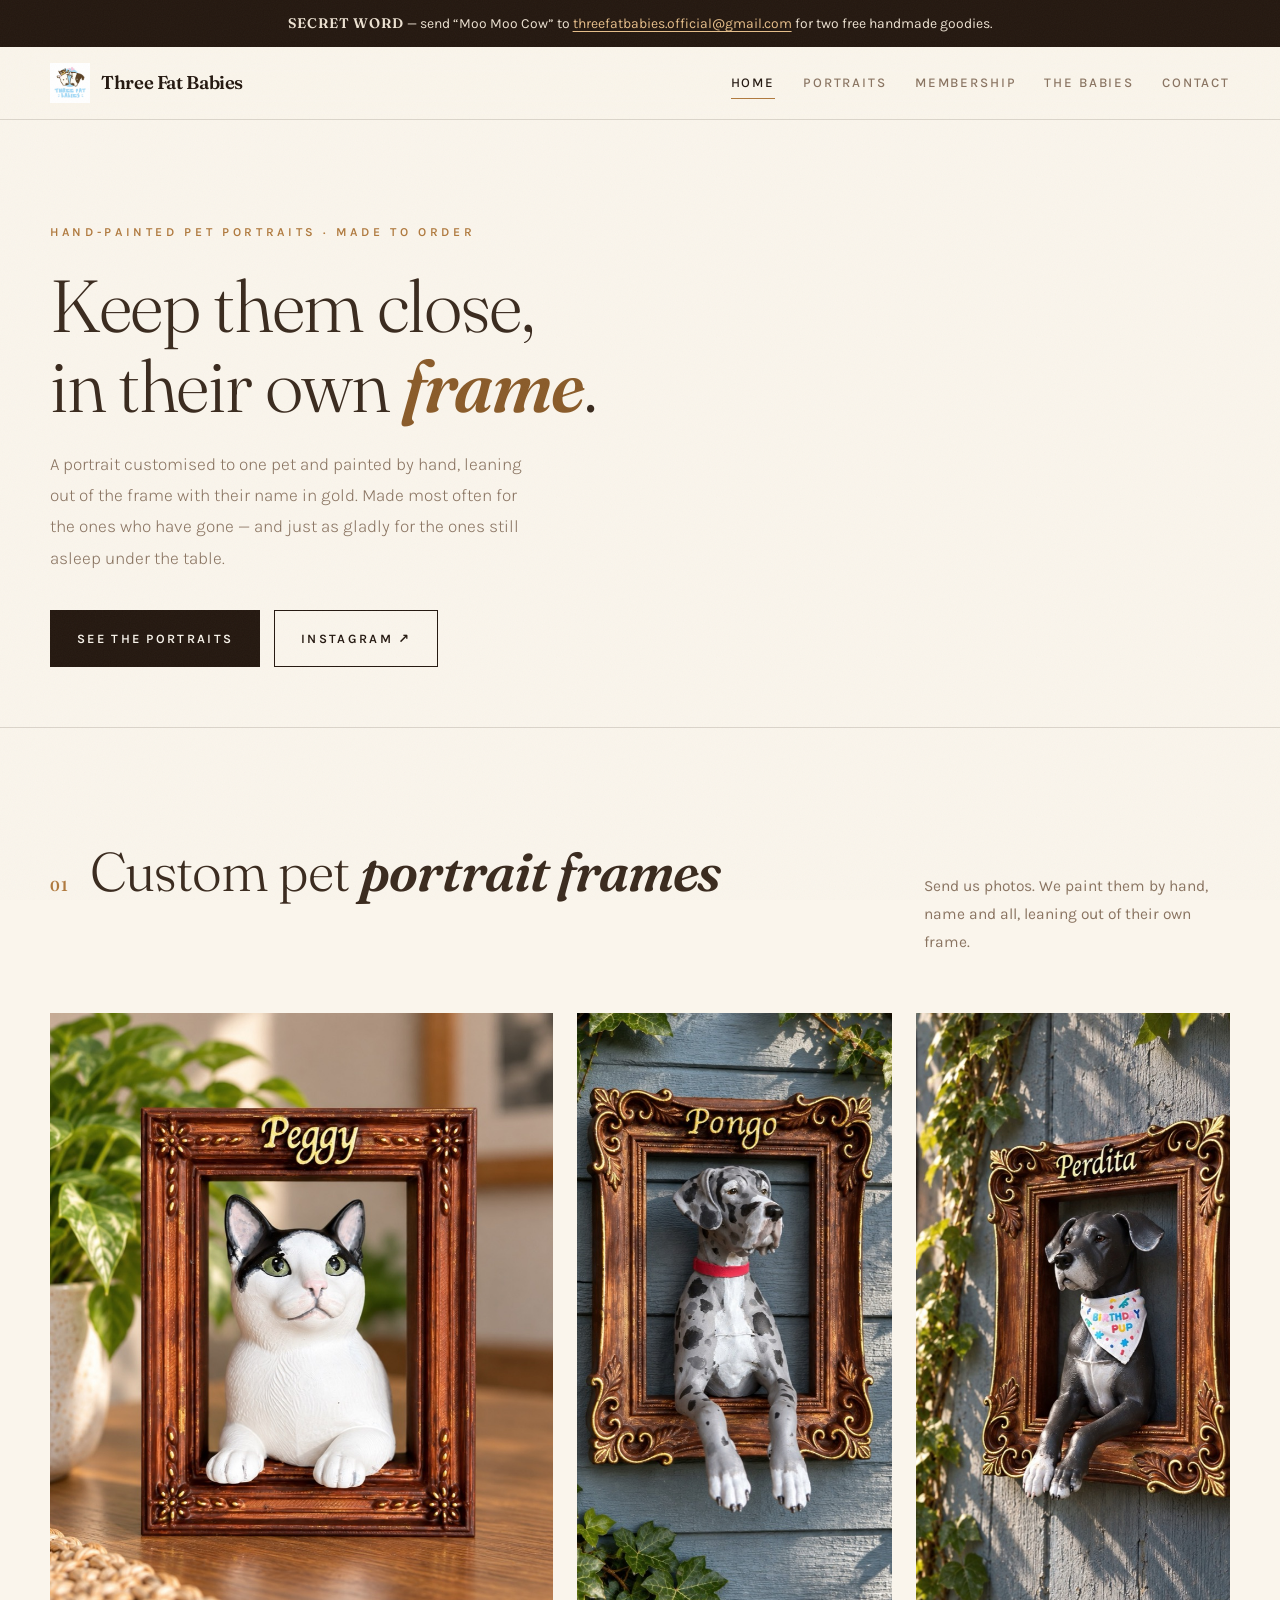
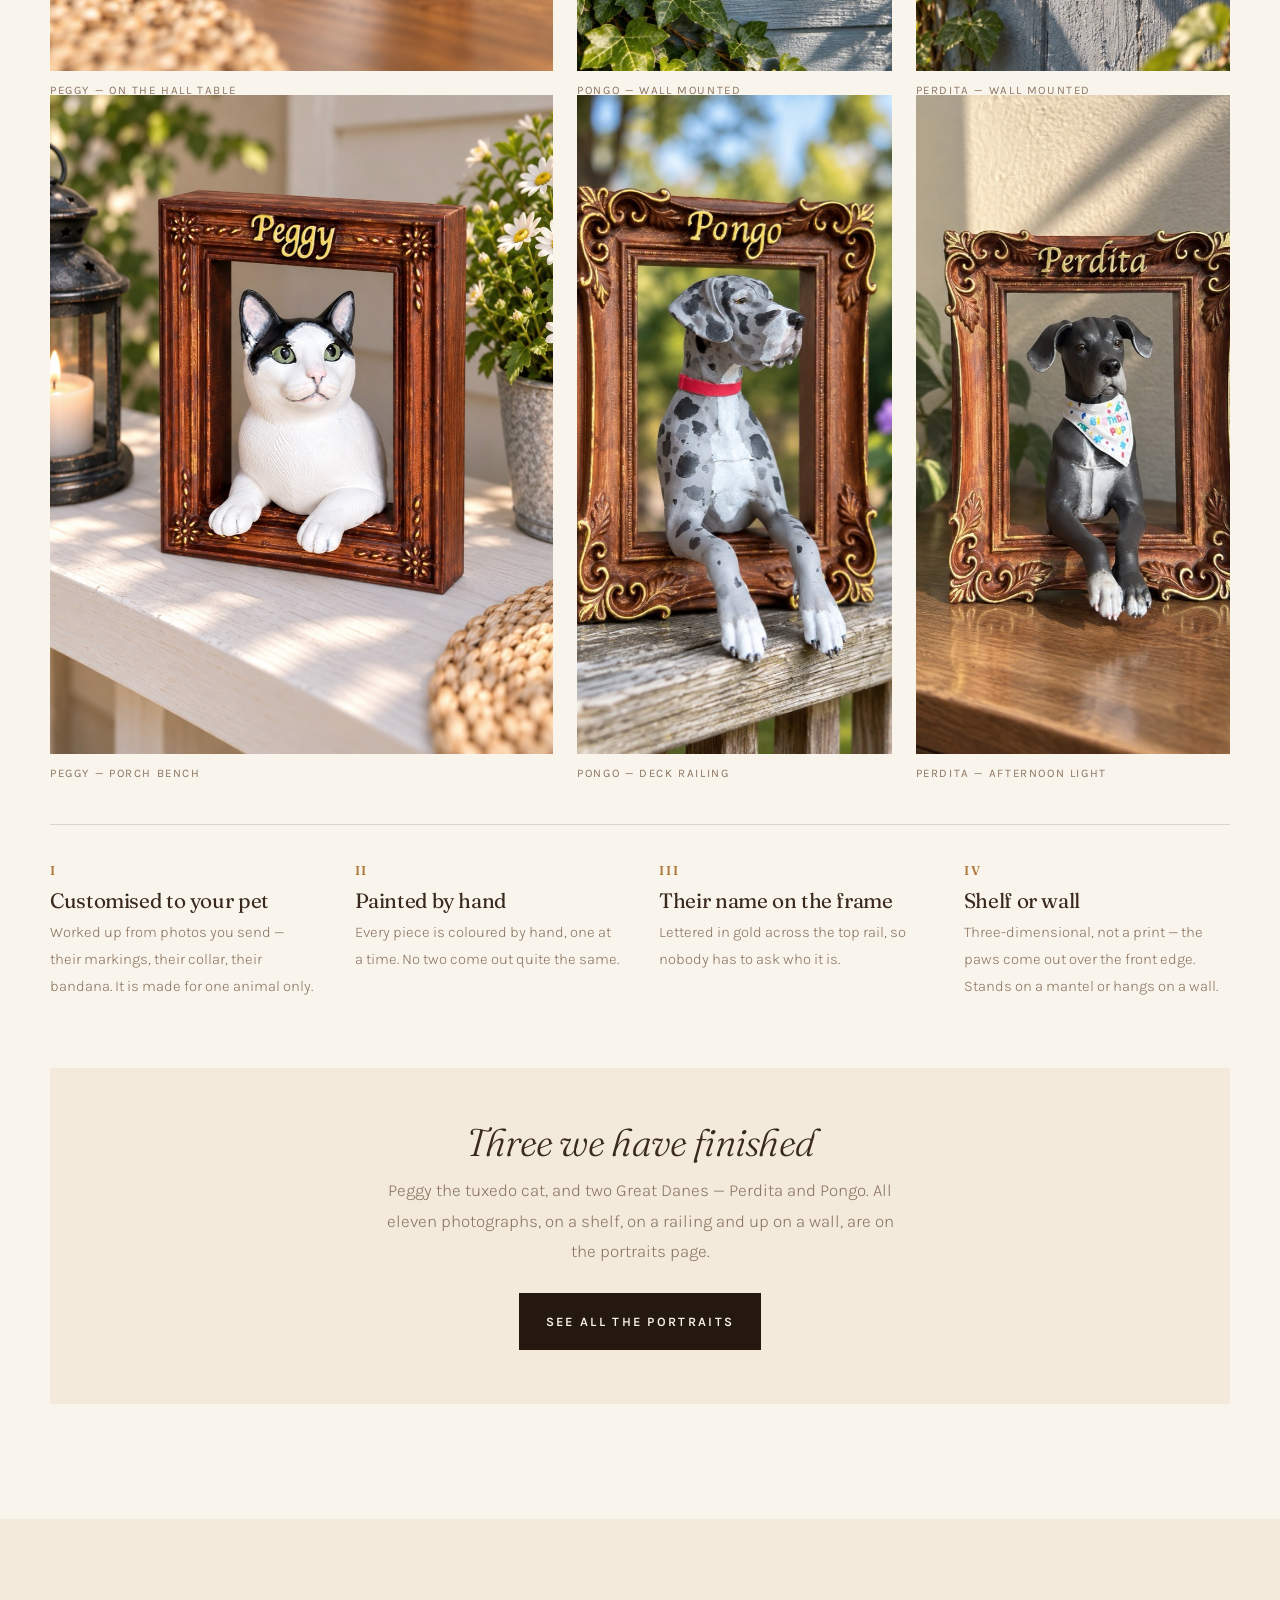
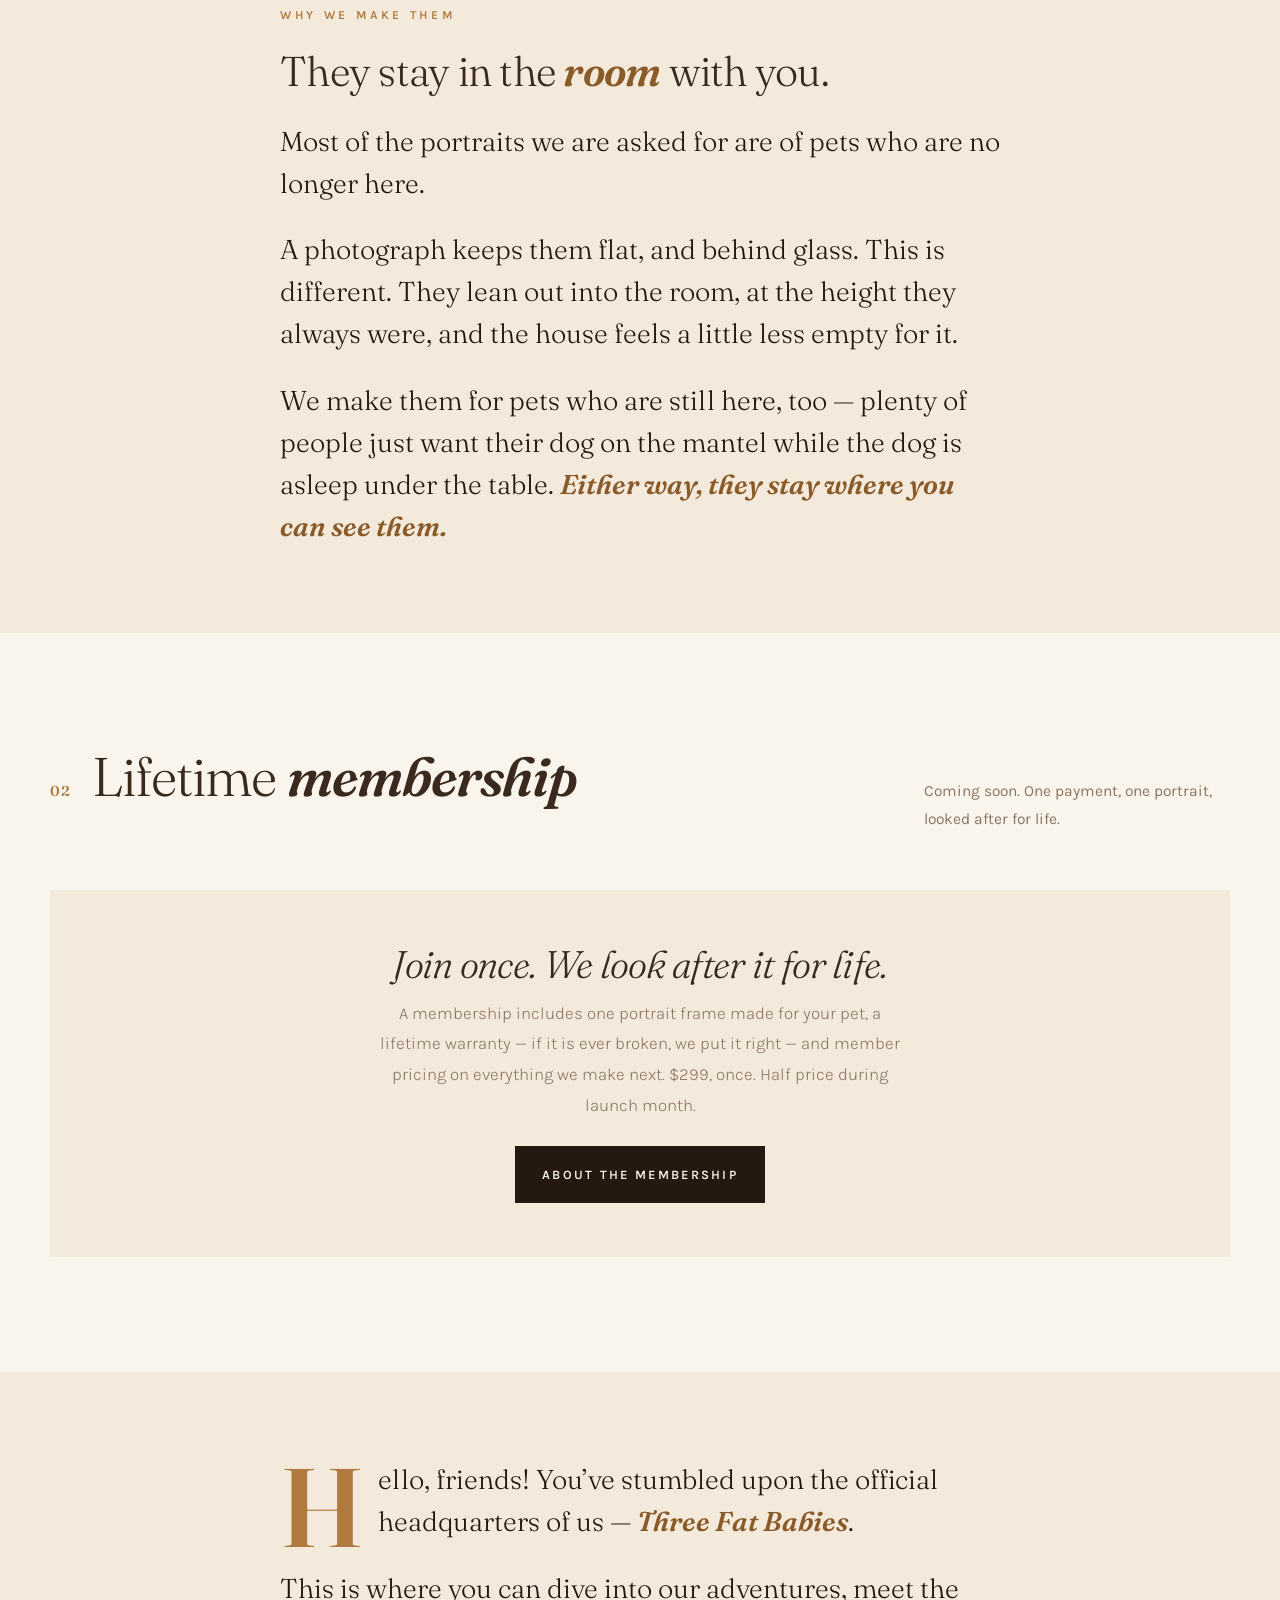
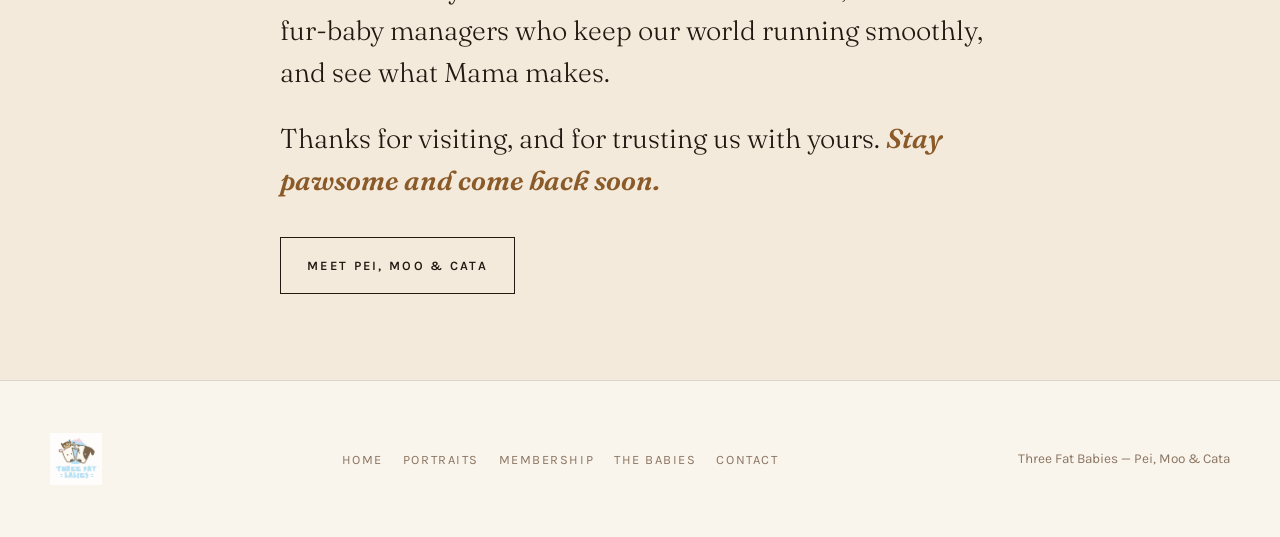
==== commit 809714b3: "Add lifetime membership page and the why-we-started story - membership/: what it includes, $299 once" ====
--- a/index.html
+++ b/index.html
@@ -22,7 +22,7 @@
 <header class="top">
   <div class="wrap top-in">
     <a class="brand" href="index.html"><img src="assets/logo.png" alt=""><span>Three Fat Babies</span></a>
-    <nav class="links" id="links"><a href="index.html" aria-current="page">Home</a><a href="portraits/index.html">Portraits</a><a href="babies/index.html">The Babies</a><a href="contact/index.html">Contact</a></nav>
+    <nav class="links" id="links"><a href="index.html" aria-current="page">Home</a><a href="portraits/index.html">Portraits</a><a href="membership/index.html">Membership</a><a href="babies/index.html">The Babies</a><a href="contact/index.html">Contact</a></nav>
     <button class="burger" id="burger" aria-label="Menu" aria-expanded="false" aria-controls="links">Menu</button>
   </div>
 </header>
@@ -88,6 +88,21 @@
   </div>
 </div>
 
+<section class="wrap" id="member-teaser">
+  <div class="sec-head rv">
+    <span class="sec-num">02</span>
+    <h2>Lifetime <em>membership</em></h2>
+    <p>Coming soon. One payment, one portrait, looked after for life.</p>
+  </div>
+  <div class="commission rv" style="margin-top:0">
+    <h3>Join once. We look after it for life.</h3>
+    <p>A membership includes one portrait frame made for your pet, a lifetime warranty &mdash; if it is
+    ever broken, we put it right &mdash; and member pricing on everything we make next. $299, once.
+    Half price during launch month.</p>
+    <div style="margin-top:26px"><a class="btn solid" href="membership/index.html">About the membership</a></div>
+  </div>
+</section>
+
 <div class="manifesto">
   <div class="narrow rv">
     <p class="dropcap">Hello, friends! You&rsquo;ve stumbled upon the official headquarters of us &mdash;
@@ -103,7 +118,7 @@
 <footer>
   <div class="wrap foot-in">
     <img src="assets/logo.png" alt="">
-    <nav class="foot-nav"><a href="index.html">Home</a><a href="portraits/index.html">Portraits</a><a href="babies/index.html">The Babies</a><a href="contact/index.html">Contact</a></nav>
+    <nav class="foot-nav"><a href="index.html">Home</a><a href="portraits/index.html">Portraits</a><a href="membership/index.html">Membership</a><a href="babies/index.html">The Babies</a><a href="contact/index.html">Contact</a></nav>
     <p>Three Fat Babies — Pei, Moo &amp; Cata</p>
   </div>
 </footer>
--- a/assets/site.css
+++ b/assets/site.css
@@ -110,6 +110,26 @@
 .commission h3{font-size:clamp(1.6rem,4vw,2.4rem);font-weight:300;font-style:italic}
 .commission p{margin:12px auto 0;max-width:52ch;color:var(--muted);font-weight:300}
 
+/* ---------- membership ---------- */
+.price{display:grid;grid-template-columns:1fr 1fr;gap:clamp(16px,2.4vw,28px);margin-top:clamp(30px,5vw,56px)}
+.price-card{border:1px solid var(--line);padding:clamp(26px,4vw,44px);background:var(--cream)}
+.price-card.launch{background:var(--espresso);color:#EDE2D2;border-color:var(--espresso)}
+.price-card .lbl{font-size:.74rem;letter-spacing:.2em;text-transform:uppercase;color:var(--caramel);font-weight:600}
+.price-card.launch .lbl{color:#E6BE8A}
+.price-card .amt{font-family:'Fraunces',Georgia,serif;font-size:clamp(2.8rem,7vw,4.4rem);font-weight:300;line-height:1;margin:14px 0 6px;letter-spacing:-.03em}
+.price-card .amt small{font-size:.32em;letter-spacing:.04em;color:var(--muted);font-family:'Karla',sans-serif;margin-left:6px}
+.price-card.launch .amt small{color:rgba(237,226,210,.6)}
+.price-card p{margin:10px 0 0;font-size:.95rem;font-weight:300;color:var(--muted)}
+.price-card.launch p{color:rgba(237,226,210,.72)}
+.terms{margin-top:clamp(36px,5vw,60px);border-top:1px solid var(--line);padding-top:30px}
+.terms h3{font-size:1.4rem;font-weight:400;font-style:italic;margin-bottom:14px}
+.terms ul{margin:0;padding-left:1.1em;color:var(--muted);font-weight:300;font-size:.96rem}
+.terms li+li{margin-top:8px}
+.qa{display:grid;grid-template-columns:repeat(auto-fit,minmax(280px,1fr));gap:clamp(22px,3vw,44px)}
+.qa h4{font-size:1.24rem;font-weight:400;margin-bottom:8px}
+.qa p{margin:0;font-size:.95rem;color:var(--muted);font-weight:300}
+@media(max-width:700px){.price{grid-template-columns:1fr}}
+
 /* ---------- manifesto ---------- */
 .manifesto{background:var(--paper);padding:clamp(40px,7vw,86px) 0}
 .manifesto p{font-family:'Fraunces',Georgia,serif;font-weight:300;font-size:clamp(1.18rem,2.7vw,1.7rem);line-height:1.55;color:var(--espresso);margin:0}
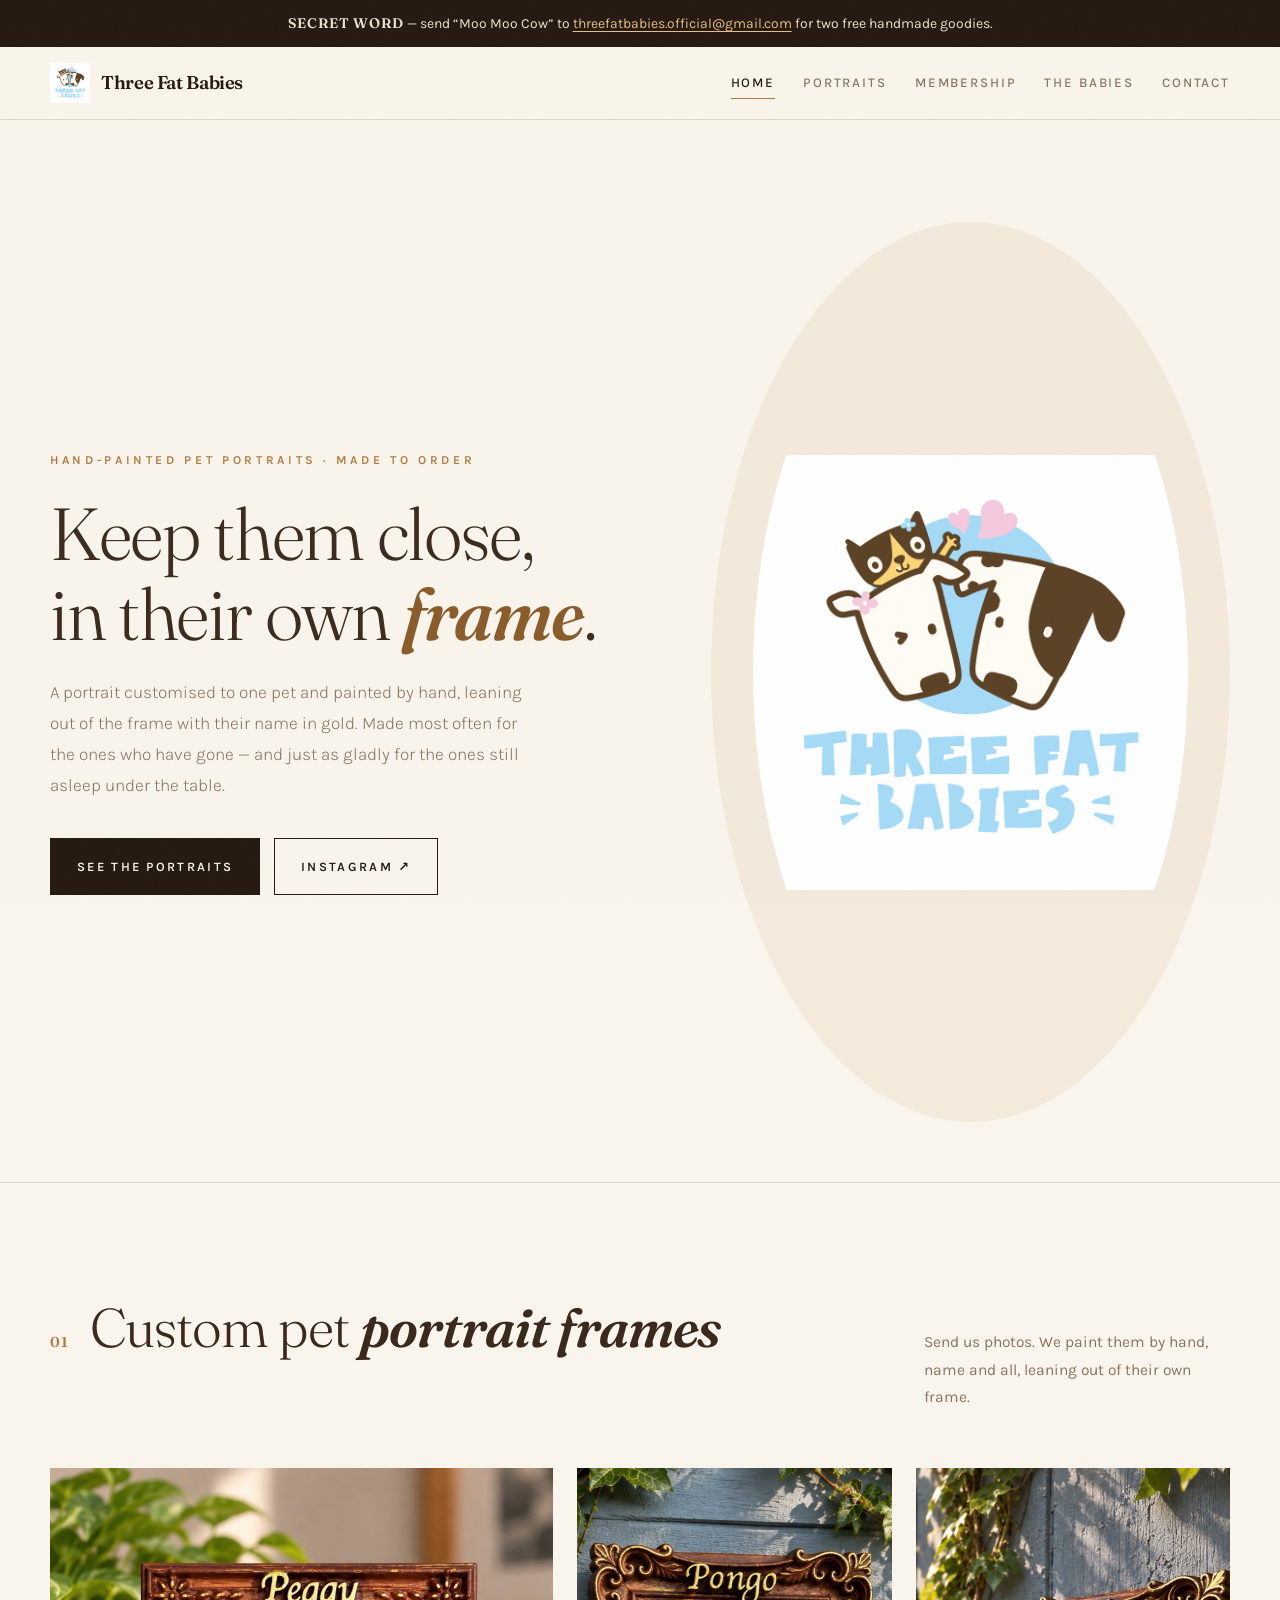
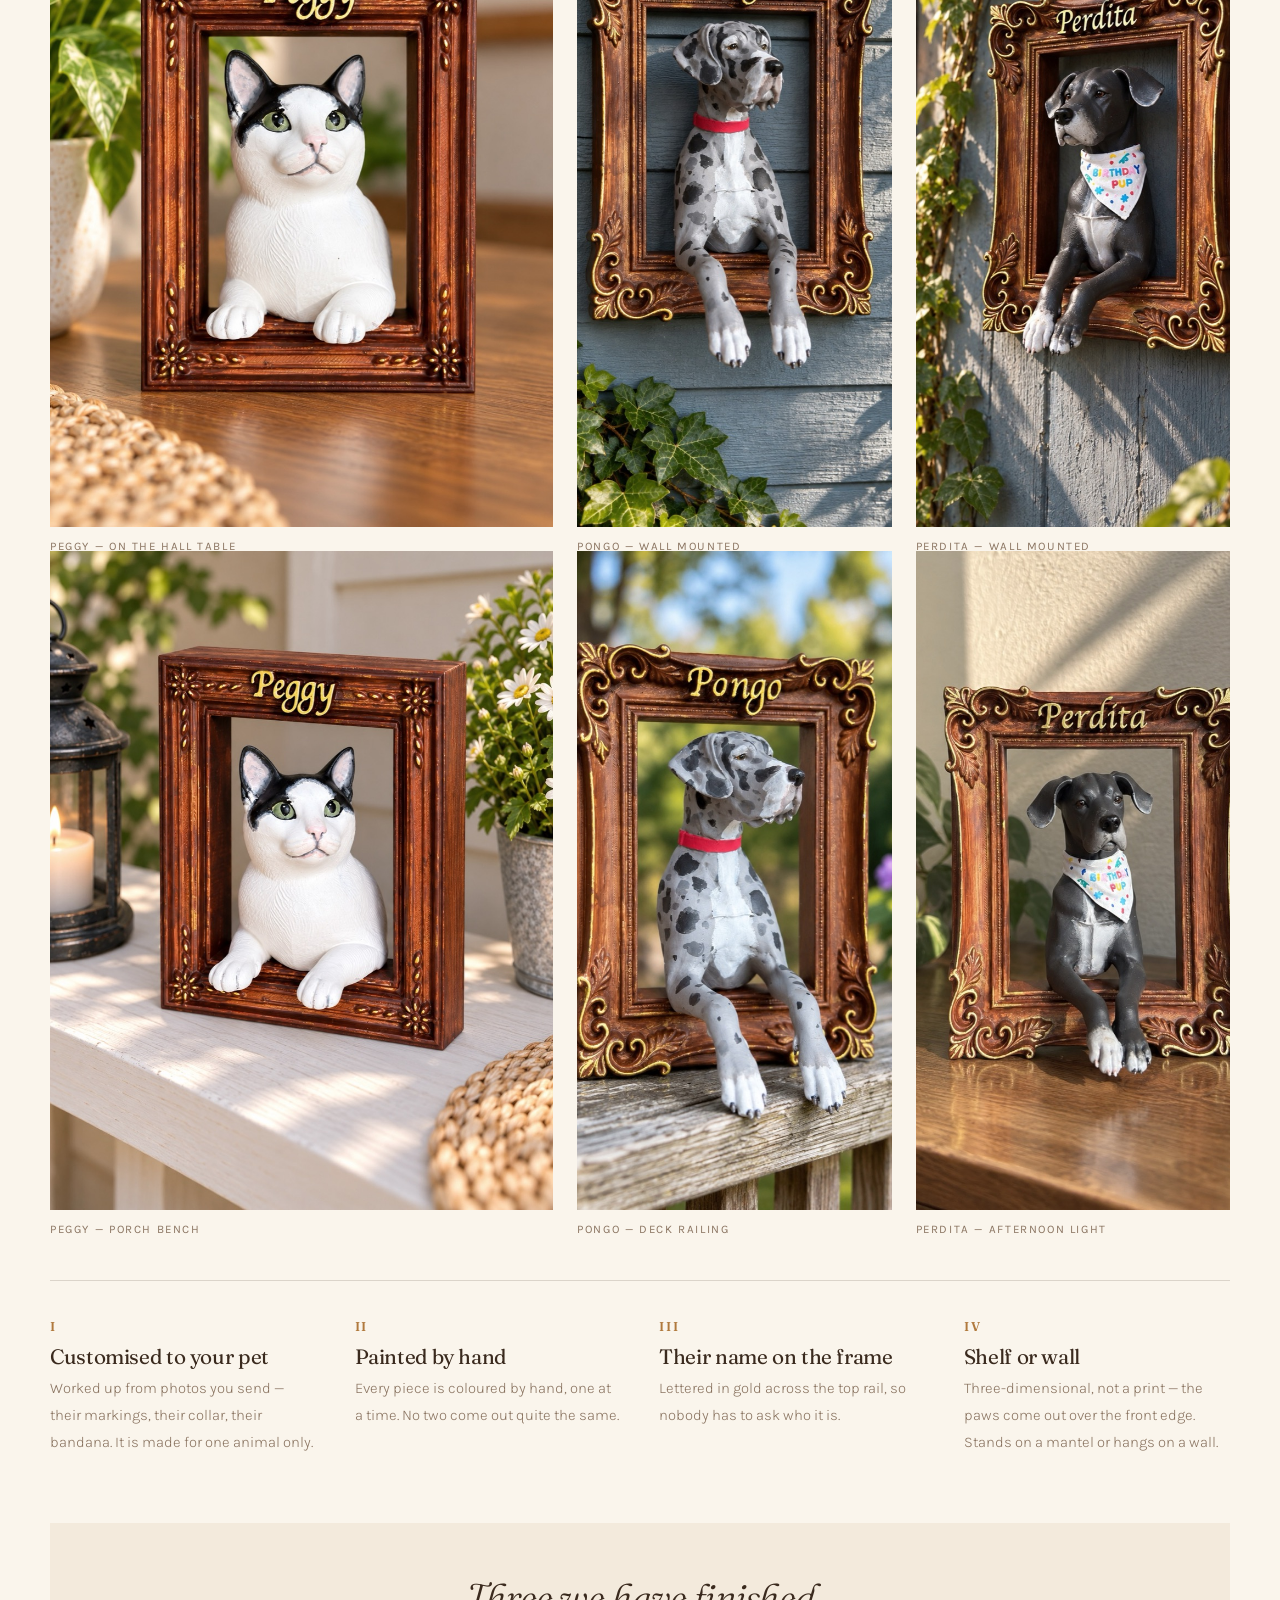
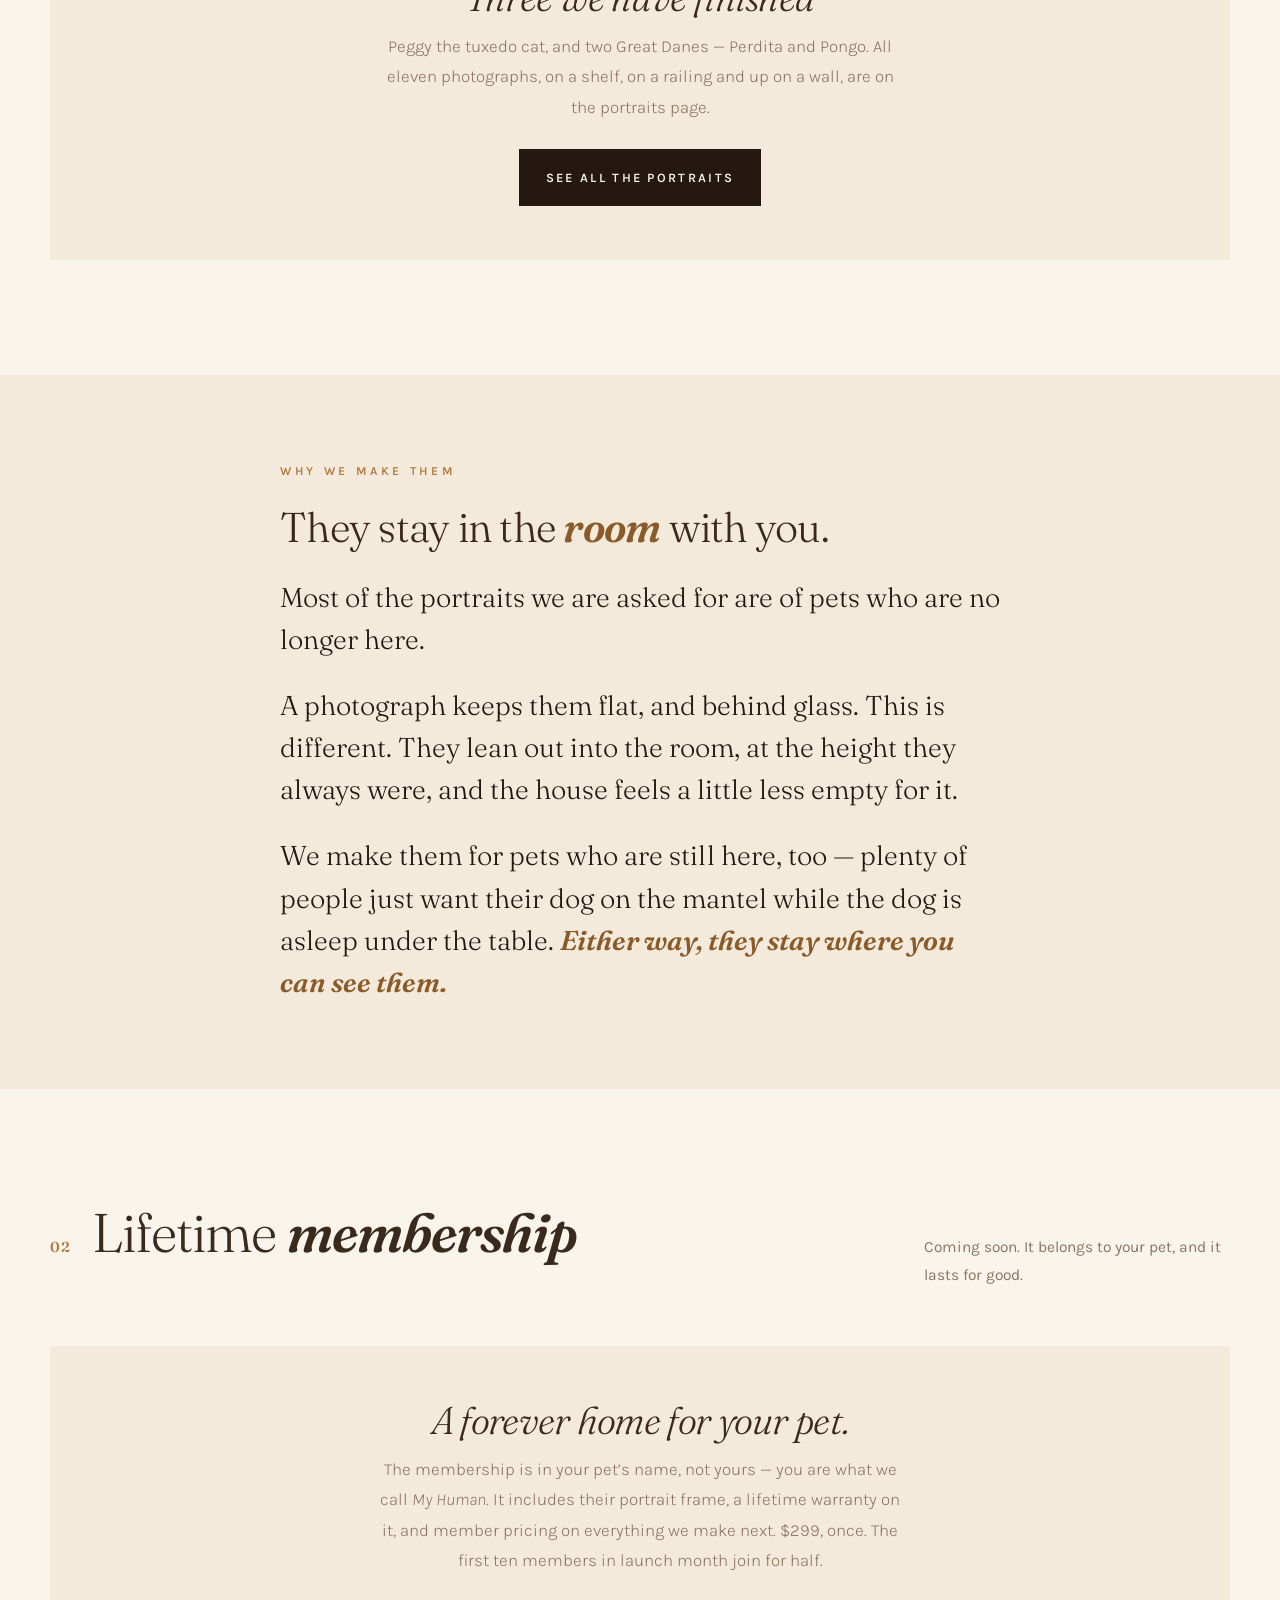
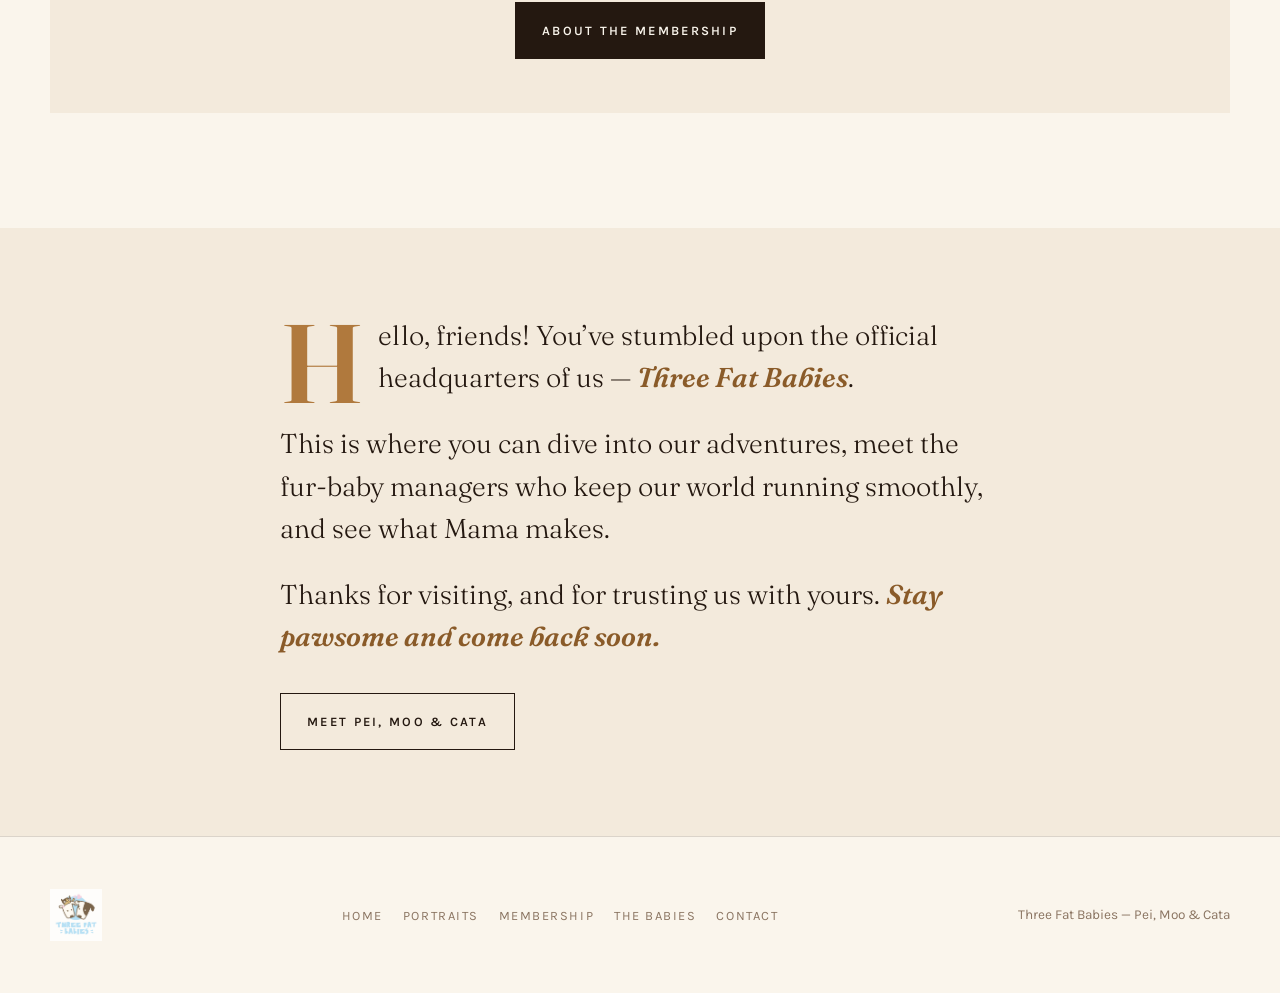
==== commit ce91bae5: "Make the pet the member, restore the home hero logo - Home: bring back the large logo in the hero, l" ====
--- a/index.html
+++ b/index.html
@@ -29,14 +29,21 @@
 
 <main id="main">
 <section class="phero wrap">
-  <div class="kicker">Hand-painted pet portraits &middot; Made to order</div>
-  <h1>Keep them close,<br>in their own <em>frame</em>.</h1>
-  <p class="lede">A portrait customised to one pet and painted by hand, leaning out of the frame
-  with their name in gold. Made most often for the ones who have gone &mdash; and just as gladly
-  for the ones still asleep under the table.</p>
-  <div class="btn-row">
-    <a class="btn solid" href="portraits/index.html">See the portraits</a>
-    <a class="btn" href="https://www.instagram.com/three_fat_babies?igsh=MTF0MXd1N2U2MjNmYw%3D%3D&utm_source=qr" target="_blank" rel="noopener">Instagram &#8599;</a>
+  <div class="hero-grid">
+    <div>
+      <div class="kicker">Hand-painted pet portraits &middot; Made to order</div>
+      <h1>Keep them close,<br>in their own <em>frame</em>.</h1>
+      <p class="lede">A portrait customised to one pet and painted by hand, leaning out of the frame
+      with their name in gold. Made most often for the ones who have gone &mdash; and just as gladly
+      for the ones still asleep under the table.</p>
+      <div class="btn-row">
+        <a class="btn solid" href="portraits/index.html">See the portraits</a>
+        <a class="btn" href="https://www.instagram.com/three_fat_babies?igsh=MTF0MXd1N2U2MjNmYw%3D%3D&utm_source=qr" target="_blank" rel="noopener">Instagram &#8599;</a>
+      </div>
+    </div>
+    <div class="hero-img">
+      <img src="assets/logo.png" alt="Three Fat Babies logo: two cow-spotted dogs and a cat" width="900" height="900">
+    </div>
   </div>
 </section>
 
@@ -92,13 +99,13 @@
   <div class="sec-head rv">
     <span class="sec-num">02</span>
     <h2>Lifetime <em>membership</em></h2>
-    <p>Coming soon. One payment, one portrait, looked after for life.</p>
+    <p>Coming soon. It belongs to your pet, and it lasts for good.</p>
   </div>
   <div class="commission rv" style="margin-top:0">
-    <h3>Join once. We look after it for life.</h3>
-    <p>A membership includes one portrait frame made for your pet, a lifetime warranty &mdash; if it is
-    ever broken, we put it right &mdash; and member pricing on everything we make next. $299, once.
-    Half price during launch month.</p>
+    <h3>A forever home for your pet.</h3>
+    <p>The membership is in your pet&rsquo;s name, not yours &mdash; you are what we call <em>My Human</em>.
+    It includes their portrait frame, a lifetime warranty on it, and member pricing on everything we
+    make next. $299, once. The first ten members in launch month join for half.</p>
     <div style="margin-top:26px"><a class="btn solid" href="membership/index.html">About the membership</a></div>
   </div>
 </section>
--- a/assets/site.css
+++ b/assets/site.css
@@ -83,6 +83,10 @@
 .phero h1{font-size:clamp(2.4rem,6.6vw,4.6rem);font-weight:300}
 .phero h1 em{font-style:italic;font-weight:600;color:var(--caramel-d)}
 .phero .lede{margin:24px 0 0;max-width:48ch;color:var(--muted);font-size:1.08rem;font-weight:300}
+
+.hero-grid{display:grid;grid-template-columns:1.06fr .94fr;gap:clamp(30px,6vw,76px);align-items:center}
+.hero-img img{width:100%;aspect-ratio:1;object-fit:contain;padding:clamp(18px,4vw,42px);background:var(--paper);border-radius:50%}
+@media(max-width:860px){.hero-grid{grid-template-columns:1fr}.hero-img{max-width:300px;margin-inline:auto;order:-1}}
 
 /* ---------- commissions ---------- */
 .work{padding:clamp(34px,5vw,64px) 0;border-top:1px solid var(--line)}
@@ -130,6 +134,15 @@
 .qa p{margin:0;font-size:.95rem;color:var(--muted);font-weight:300}
 @media(max-width:700px){.price{grid-template-columns:1fr}}
 
+.roles{display:grid;grid-template-columns:1fr 1fr;gap:clamp(16px,2.4vw,28px)}
+.role{border:1px solid var(--line);padding:clamp(24px,3.6vw,40px);background:var(--cream)}
+.role .lbl{font-size:.74rem;letter-spacing:.2em;text-transform:uppercase;color:var(--caramel);font-weight:600}
+.role h3{font-size:clamp(1.6rem,3.6vw,2.2rem);font-weight:300;font-style:italic;margin:10px 0 12px}
+.role p{margin:0;font-size:.97rem;color:var(--muted);font-weight:300}
+.role p+p{margin-top:10px}
+.cap-note{margin-top:22px;font-size:.92rem;color:var(--muted);font-weight:300;max-width:70ch}
+@media(max-width:700px){.roles{grid-template-columns:1fr}}
+
 /* ---------- manifesto ---------- */
 .manifesto{background:var(--paper);padding:clamp(40px,7vw,86px) 0}
 .manifesto p{font-family:'Fraunces',Georgia,serif;font-weight:300;font-size:clamp(1.18rem,2.7vw,1.7rem);line-height:1.55;color:var(--espresso);margin:0}
